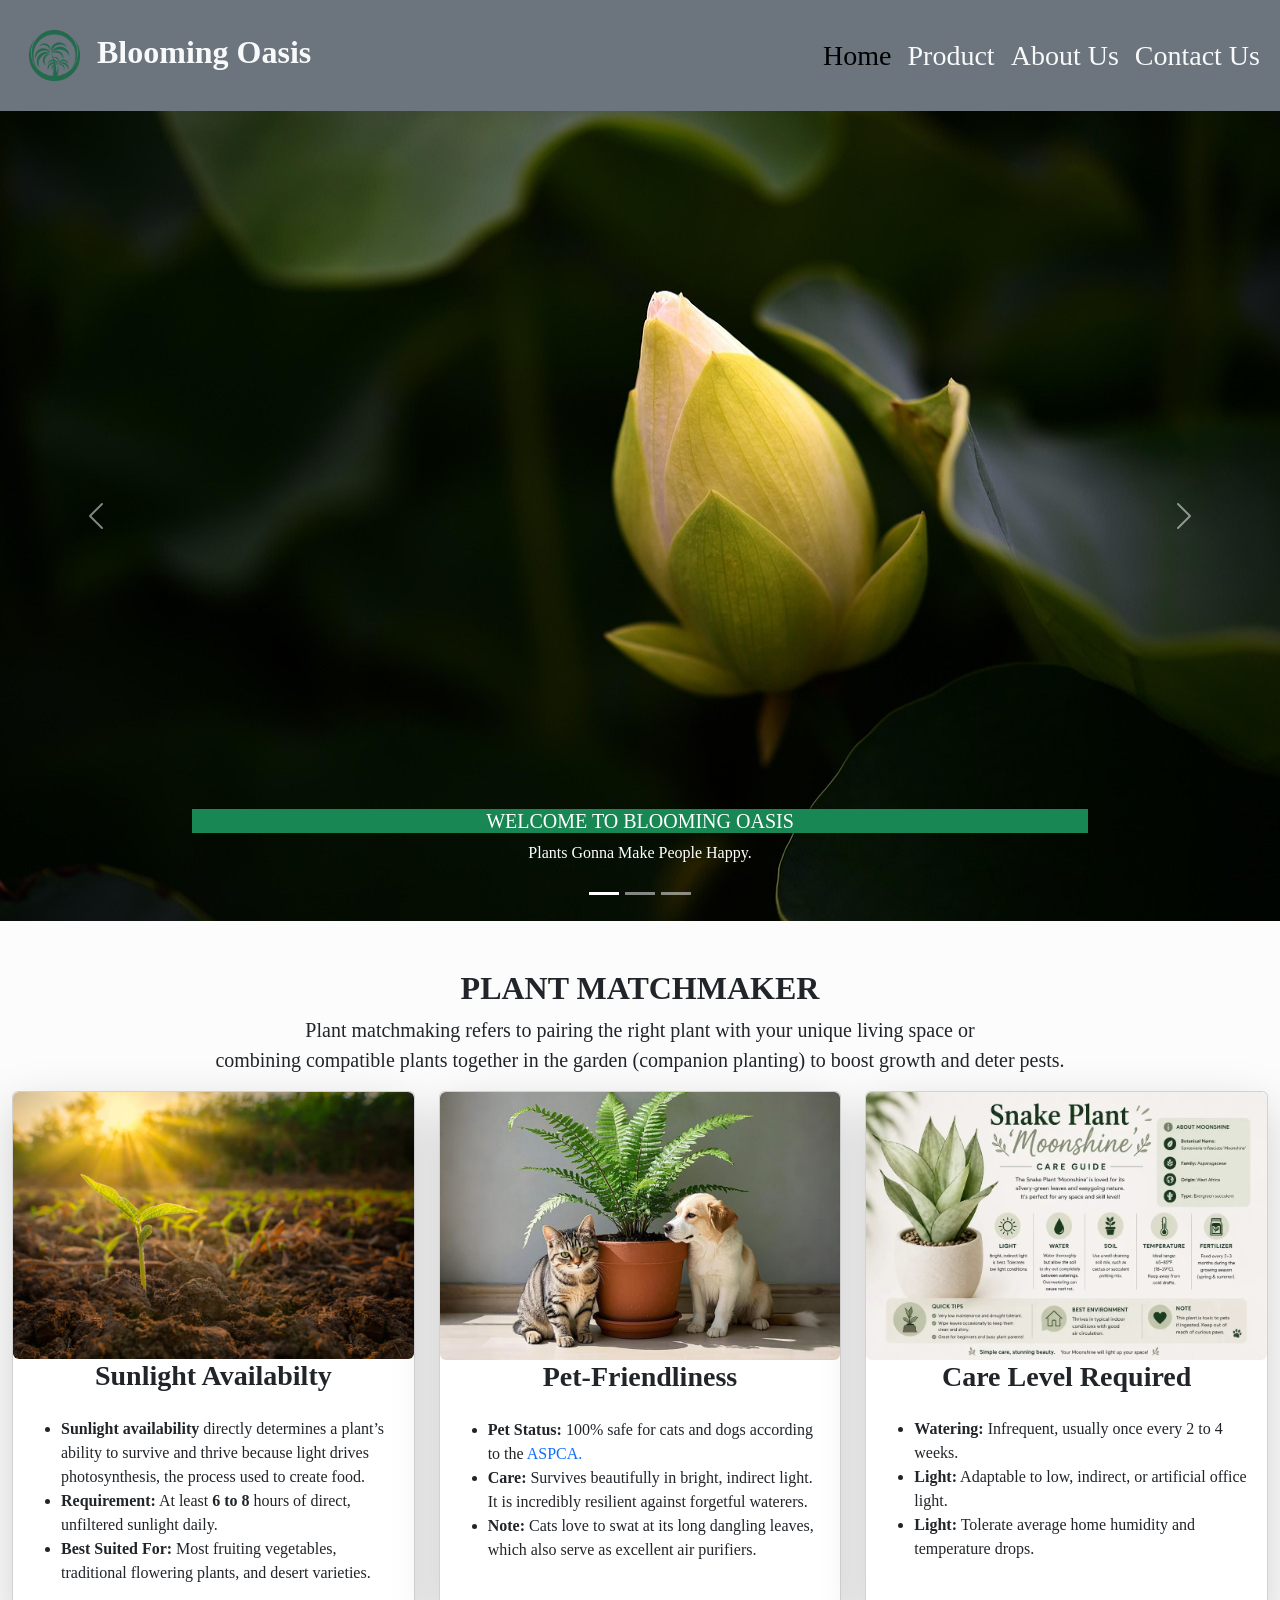
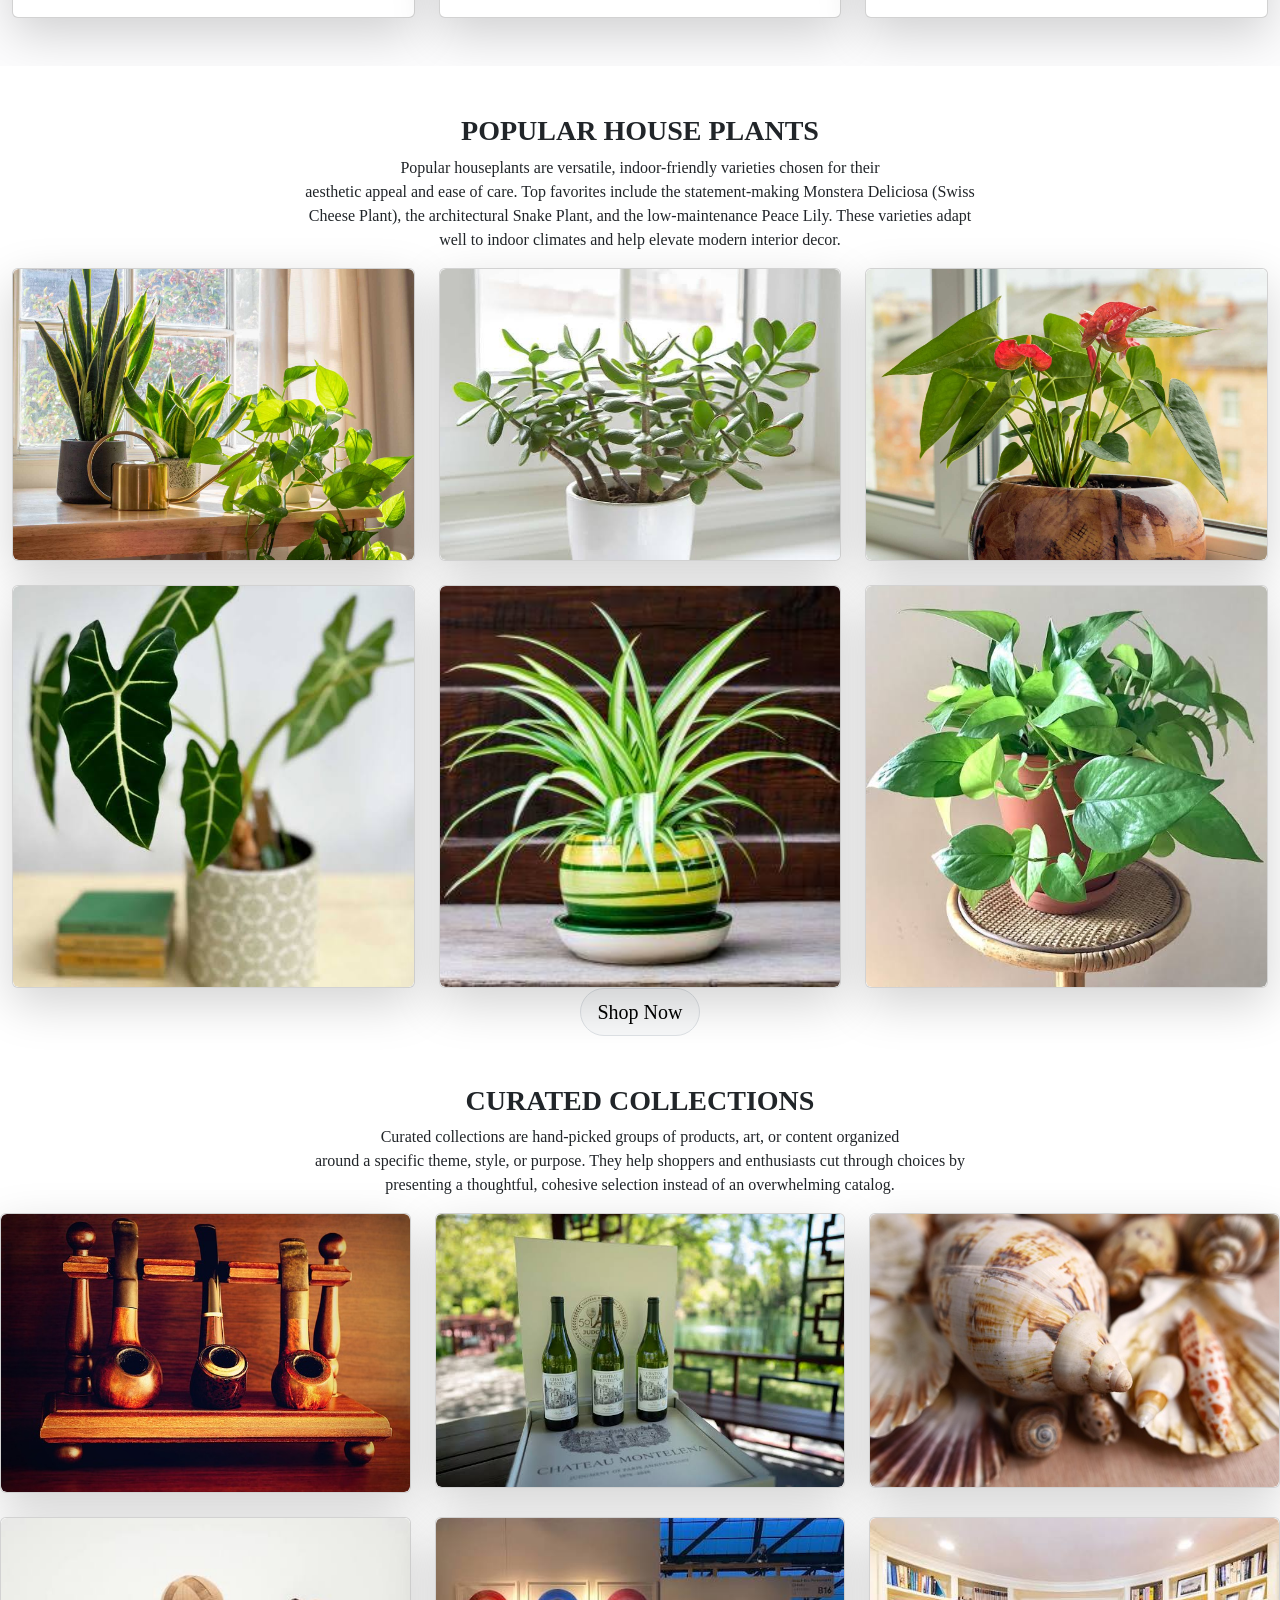
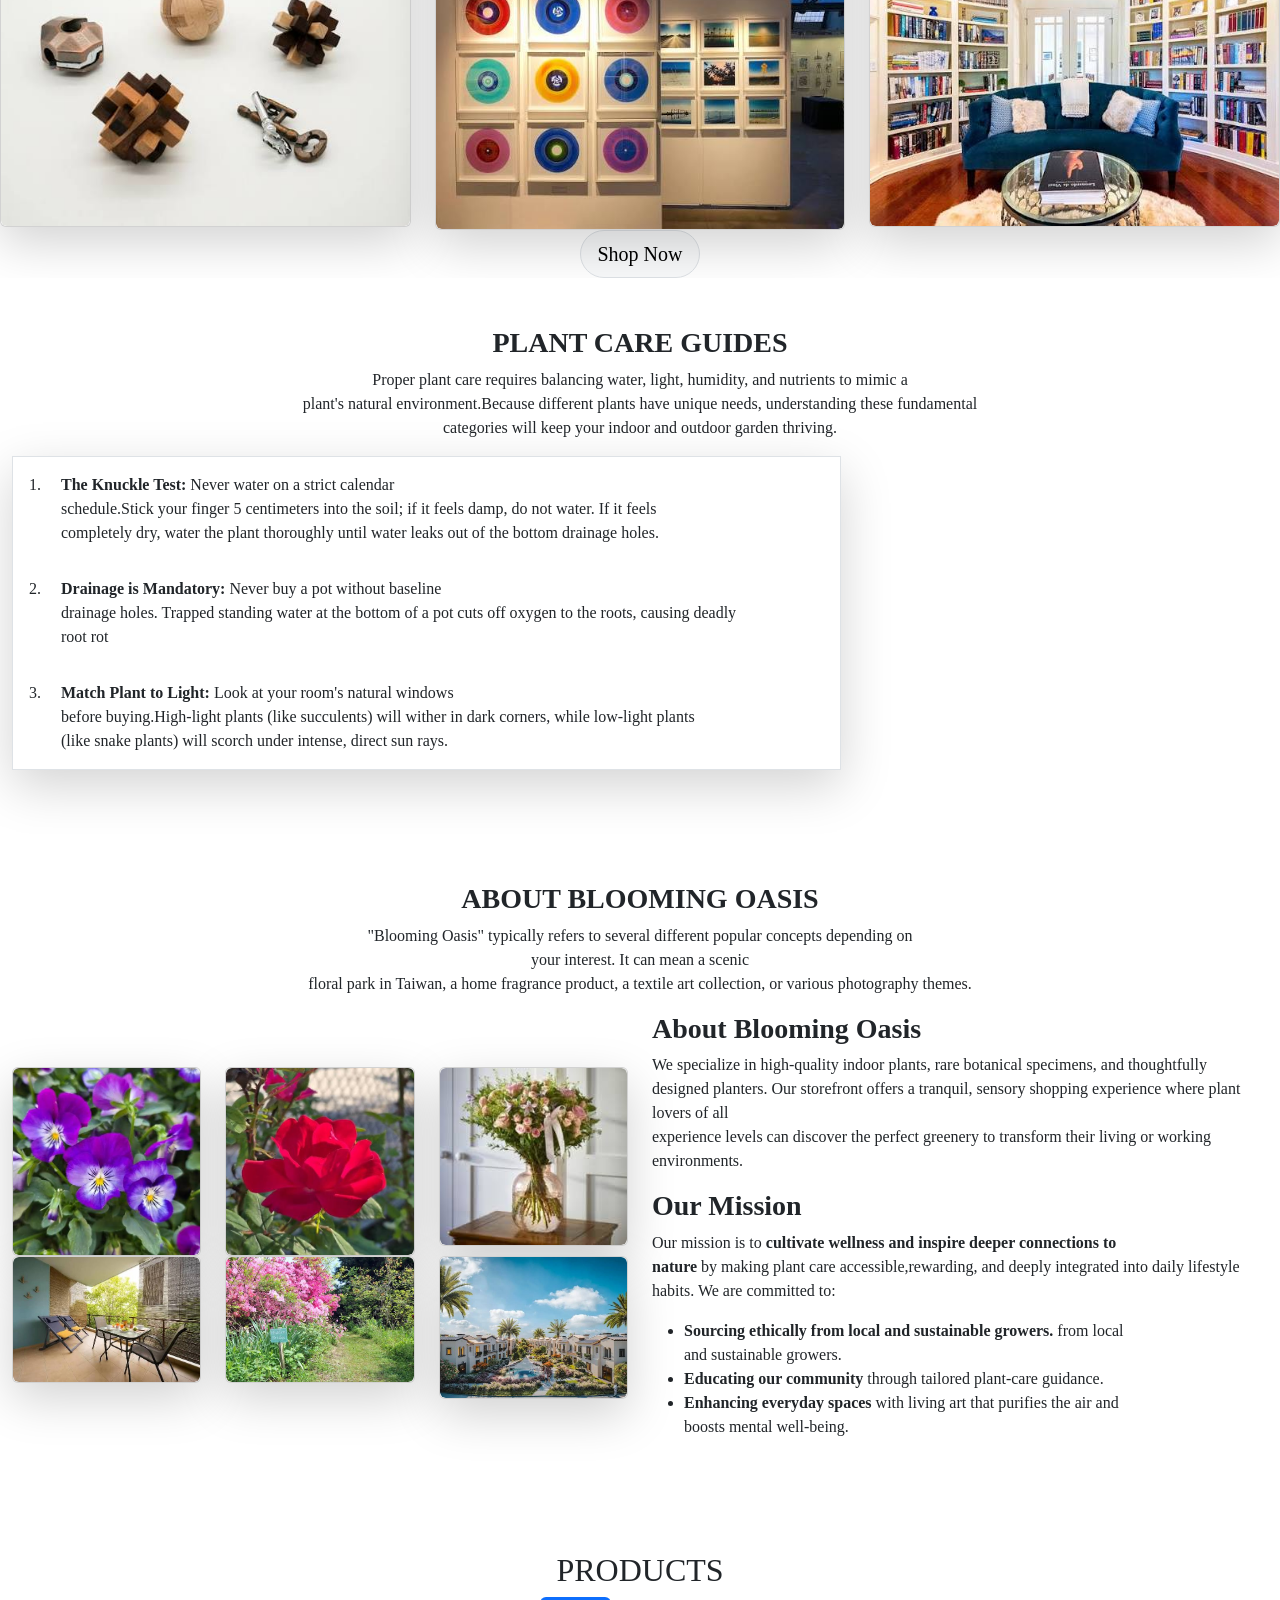
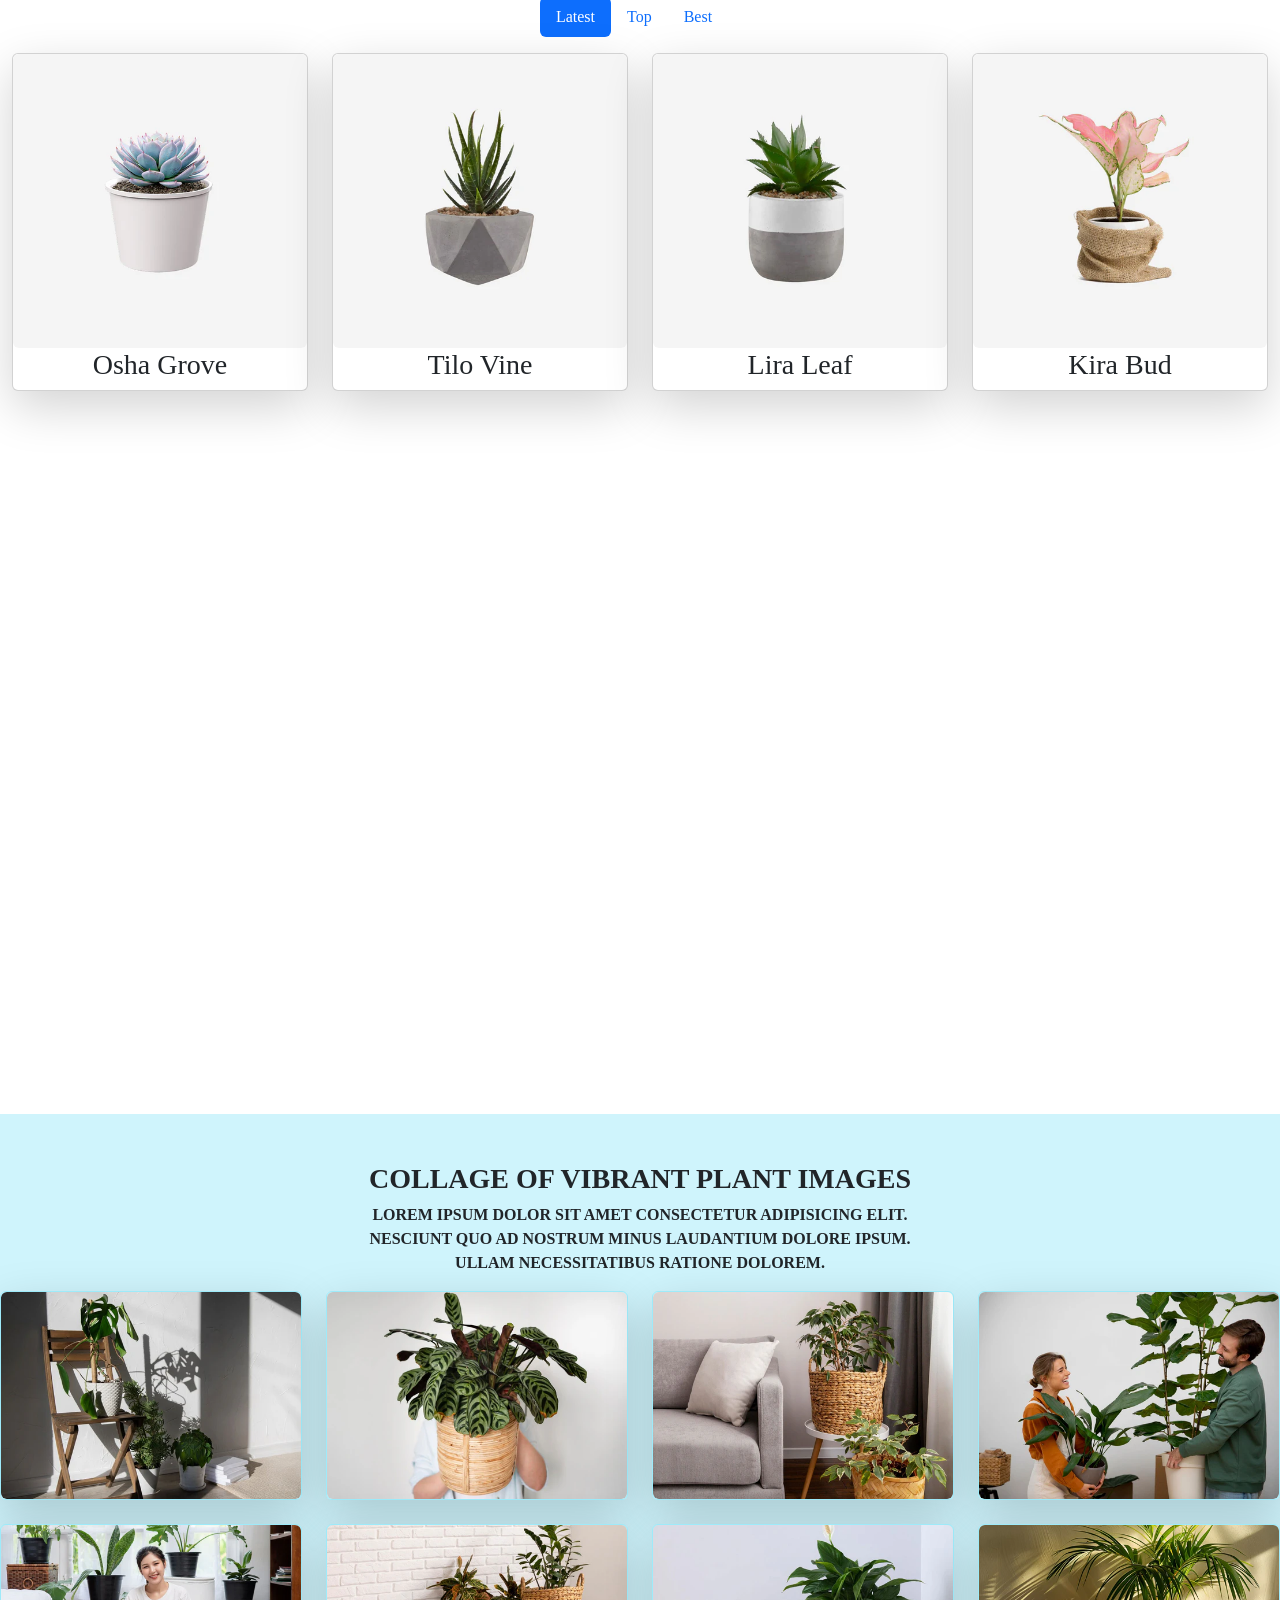
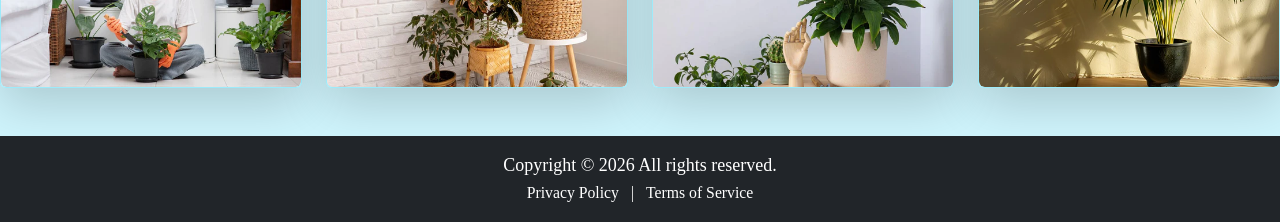
==== index.html @ 0d9bfa94 "first commit" ====
<!DOCTYPE html>
<html lang="en">

<head>
  <meta charset="UTF-8">
  <meta name="viewport" content="width=device-width, initial-scale=1.0">
  <title>Blooming Oasis</title>

  <!-- favicon link here -->
  <link rel="shortcut icon" href="./Assets/img/pavanprasad_ind-sunflower-7299411_640.jpg" type="image/x-icon">

  <!-- bootstrap icon link here -->
  <link rel="stylesheet" href="https://cdn.jsdelivr.net/npm/bootstrap-icons@1.13.1/font/bootstrap-icons.min.css">

  <!-- bootstrap link here -->
  <link href="https://cdn.jsdelivr.net/npm/bootstrap@5.3.8/dist/css/bootstrap.min.css" rel="stylesheet"
    integrity="sha384-sRIl4kxILFvY47J16cr9ZwB07vP4J8+LH7qKQnuqkuIAvNWLzeN8tE5YBujZqJLB" crossorigin="anonymous">

  <!-- customs css link here -->
  <link rel="stylesheet" href="./assets/css/style.css">
</head>

<body>
  <!-- header section here -->
  <section id="navbar_section" class="sticky-md-top">
    <nav class="navbar navbar-expand-lg bg-secondary text-light">
      <div class="container-fluid">
        <a class="navbar-brand fw-bold fs-2 text-light" href="#"><img src="./assets/img/logo.png" alt=""
            class="img-fluid" style="width: 85px; height: 85px;">Blooming
          Oasis</a>
        <button class="navbar-toggler" type="button" data-bs-toggle="collapse" data-bs-target="#navbarNav"
          aria-controls="navbarNav" aria-expanded="false" aria-label="Toggle navigation">
          <span class="navbar-toggler-icon"></span>
        </button>
        <div class="collapse navbar-collapse" id="navbarNav">
          <ul class="navbar-nav ms-auto">
            <li class="nav-item">
              <a class="nav-link active fs-3 text-light" aria-current="page" href="index.html">Home</a>
            </li>
            <li class="nav-item">
              <a class="nav-link fs-3 text-light" href="product.html">Product</a>
            </li>
            <li class="nav-item">
              <a class="nav-link fs-3 text-light" href="about_us.html">About Us</a>
            </li>
            <li class="nav-item">
              <a class="nav-link fs-3 text-light" href="contact_us.html">Contact Us</a>
            </li>
          </ul>
        </div>
      </div>
    </nav>
  </section>

  <!-- banner section here -->
  <section id="banner_section">
    <div class="container-fluid p-0">
      <div class="col-md-12">
        <div id="carouselExampleCaptions" class="carousel slide">
          <div class="carousel-indicators">
            <button type="button" data-bs-target="#carouselExampleCaptions" data-bs-slide-to="0" class="active"
              aria-current="true" aria-label="Slide 1"></button>
            <button type="button" data-bs-target="#carouselExampleCaptions" data-bs-slide-to="1"
              aria-label="Slide 2"></button>
            <button type="button" data-bs-target="#carouselExampleCaptions" data-bs-slide-to="2"
              aria-label="Slide 3"></button>
          </div>
          <div class="carousel-inner">
            <div class="carousel-item active">
              <img src="./assets/img/chunghyeon-lotus-7737951_1280.jpg" class="d-block w-100" alt="...">
              <div class="carousel-caption d-none d-md-block">
                <h5 class="text-uppercase text-bg-success">welcome to blooming oasis</h5>
                <p>Plants Gonna Make People Happy.</p>
              </div>
            </div>
            <div class="carousel-item">
              <img src="./assets/img/goranh-red-poppies-5206943_1280.jpg" class="d-block w-100" alt="...">
              <div class="carousel-caption d-none d-md-block">
                <h5 class="text-uppercase text-bg-success">welcome to blooming oasis</h5>
                <p class="text-capitalize">we bring spring come to life.</p>
              </div>
            </div>
            <div class="carousel-item">
              <img src="./assets/img/criativevision-ai-generated-8651876_1280.jpg" class="d-block w-100" alt="...">
              <div class="carousel-caption d-none d-md-block">
                <h5 class="text-uppercase text-bg-success">welcome to blooming oasis</h5>
                <p class="text-capitalize">Blooming Oasis is a love letter, welcoming the return of flowers in
                  springtime.
                </p>
              </div>
            </div>
          </div>
          <button class="carousel-control-prev" type="button" data-bs-target="#carouselExampleCaptions"
            data-bs-slide="prev">
            <span class="carousel-control-prev-icon" aria-hidden="true"></span>
            <span class="visually-hidden">Previous</span>
          </button>
          <button class="carousel-control-next" type="button" data-bs-target="#carouselExampleCaptions"
            data-bs-slide="next">
            <span class="carousel-control-next-icon" aria-hidden="true"></span>
            <span class="visually-hidden">Next</span>
          </button>
        </div>
      </div>
    </div>
  </section>

  <!--   Plant Matchmaker section here -->
  <section id="plant_matchmaker" class="py-5 bg-light-subtle overflow-hidden">
    <div class="container-fluid">
      <div class="content text-center">
        <h2 class="text-uppercase fw-bold">Plant Matchmaker</h2>
        <p class="text-break fs-5">Plant matchmaking refers to pairing the right plant with your unique living space or
          combining compatible plants together in the garden (companion planting) to boost growth and deter pests.</p>
      </div>

      <div class="row">
        <div class="col-md-4">
          <div class="card h-100 shadow-lg">
            <div class="card-img rounded overflow-hidden">
              <img src="./assets/img/istockphoto-1203647013-612x612.jpg" alt="" class="img-fluid zoom-img">
            </div>
            <h5 class="card-title text-center fw-bold fs-3">Sunlight Availabilty</h5>
            <div class="card-body">
              <ul>
                <li><strong>Sunlight availability</strong> directly determines a plant’s ability to survive and thrive
                  because light
                  drives photosynthesis,
                  the process used to create food.</li>
                <li><strong>Requirement:</strong> At least <strong>6 to 8</strong> hours of direct, unfiltered sunlight
                  daily.</li>
                <li><strong>Best Suited For:</strong> Most fruiting vegetables, traditional flowering plants, and desert
                  varieties.</li>
              </ul>
            </div>
          </div>
        </div>

        <div class="col-md-4">
          <div class="card h-100 shadow-lg">
            <div class="card-img rounded overflow-hidden">
              <img src="./assets/img/1-1024x684.jpg" alt="" class="img-fluid zoom-img">
            </div>
            <h5 class="card-title text-center fw-bold fs-3 text-capitalize">Pet-friendliness</h5>
            <div class="card-body">
              <ul>
                <li><strong>Pet Status:</strong> 100% safe for cats and dogs according to the <a href=""
                    class="text-decoration-none">ASPCA.</a></li>
                <li><strong>Care:</strong> Survives beautifully in bright, indirect light. It is incredibly resilient
                  against forgetful waterers.</li>
                <li><strong>Note:</strong> Cats love to swat at its long dangling leaves, which also serve as excellent
                  air purifiers.</li>
              </ul>
            </div>
          </div>
        </div>

        <div class="col-md-4">
          <div class="card h-100 shadow-lg">
            <div class="card-img rounded overflow-hidden">
              <img src="./assets/img/care.webp" alt="" class="img-fluid zoom-img">
            </div>
            <h5 class="card-title text-center fw-bold fs-3 text-capitalize">Care level required</h5>
            <div class="card-body">
              <ul>
                <li><strong>Watering:</strong> Infrequent, usually once every 2 to 4 weeks.</li>
                <li><strong>Light:</strong> Adaptable to low, indirect, or artificial office light.</li>
                <li><strong>Light:</strong> Tolerate average home humidity and temperature drops.</li>
              </ul>
            </div>
          </div>
        </div>
      </div>
    </div>
  </section>

  <!-- hero section here -->
  <section id="plants_section" class="py-5 overflow-hidden">
    <div class="container-fluid">
      <div class="content text-center text-underline">
        <h4 class="fs-3 text-uppercase fw-bold">
          Popular House Plants
        </h4>
        <p class="text-break">Popular houseplants are versatile, indoor-friendly varieties chosen for their
          aesthetic appeal and ease of care. Top favorites include the statement-making Monstera Deliciosa (Swiss
          Cheese Plant), the architectural Snake Plant, and the low-maintenance Peace Lily. These varieties adapt
          well to indoor climates and help elevate modern interior decor.
        </p>
      </div>
      <div class="row g-4">
        <div class="col-md-4">
          <div class="card shadow-lg overflow-hidden">
            <img src="./assets/img/popular houseplant.jpg" alt="" class="img-fluid zoom-img rounded">
          </div>
        </div>

        <div class="col-md-4">
          <div class="card shadow-lg overflow-hidden">
            <img src="./assets/img/images (4).jpg" alt="" class="img-fluid zoom-img rounded">
          </div>
        </div>

        <div class="col-md-4">
          <div class="card shadow-lg overflow-hidden">
            <img src="./assets/img/popularhouseplant-3.jpg" alt="" class="img-fluid zoom-img rounded">
          </div>
        </div>

        <div class="col-md-4">
          <div class="card shadow-lg overflow-hidden">
            <img src="./assets/img/images (3).jpg" alt="" class="img-fluid zoom-img rounded">
          </div>
        </div>

        <div class="col-md-4">
          <div class="card shadow-lg overflow-hidden">
            <img src="./assets/img/images (1).jpg" alt="" class="img-fluid zoom-img rounded">
          </div>
        </div>

        <div class="col-md-4">
          <div class="card shadow-lg overflow-hidden">
            <img src="./assets/img/images (2).jpg" alt="" class="img-fluid zoom-img rounded">
          </div>
        </div>
      </div>
      <div class="button text-center">
        <button class="btn border btn-lg btn-light rounded-5">Shop Now</button>
      </div>
    </div>
  </section>

  <!-- curated collection here-->
  <section id="curated_section" class="overflow-hidden 
    <div class=" container-fluid">
    <div class="content text-center text-underline">
      <h4 class="fs-3 text-uppercase fw-bold">
        curated collections
      </h4>
      <p class="text-break">Curated collections are hand-picked groups of products, art, or content organized
        around a specific theme, style, or purpose. They help shoppers and enthusiasts cut through choices by
        presenting a thoughtful, cohesive selection instead of an overwhelming catalog.</p>
    </div>
    <div class="row g-4">
      <div class="col-md-4">
        <div class="card shadow-lg overflow-hidden">
          <img src="./assets/img/947051-pipes-1008898_640.jpg" alt="" class="img-fluid zoom-img rounded">
        </div>
      </div>

      <div class="col-md-4">
        <div class="card shadow-lg overflow-hidden">
          <img src="./assets/img/images (10).jpg" alt="" class="img-fluid zoom-img rounded">
        </div>
      </div>

      <div class="col-md-4">
        <div class="card shadow-lg overflow-hidden">
          <img src="./assets/img/mabelamber-seashells-3478015_640.jpg" alt="" class="img-fluid zoom-img rounded">
        </div>
      </div>

      <div class="col-md-4">
        <div class="card shadow-lg overflow-hidden">
          <img src="./assets/img/images (15).jpg" alt="" class="img-fluid zoom-img rounded">
        </div>
      </div>

      <div class="col-md-4">
        <div class="card shadow-lg overflow-hidden">
          <img src="./assets/img/images (17).jpg" alt="" class="img-fluid zoom-img rounded">
        </div>
      </div>

      <div class="col-md-4">
        <div class="card shadow-lg overflow-hidden">
          <img src="./assets/img/images (13).jpg" alt="" class="img-fluid zoom-img rounded">
        </div>
      </div>
    </div>
    <div class="button text-center">
      <button class="btn border btn-lg btn-light rounded-5">Shop Now</button>
    </div>
    </div>
  </section>

  <!-- Plant Care Guides section here -->
  <section id="care_section" class="py-5 overflow-hidden">
    <div class="container-fluid">
      <div class="content text-center text-underline">
        <h4 class="fs-3 text-uppercase fw-bold">Plant Care Guides</h4>
        <p class="text-break">Proper plant care requires balancing water, light, humidity, and nutrients to mimic a
          plant's natural environment.Because different plants have unique needs, understanding these fundamental
          categories will keep your indoor and outdoor garden thriving.</p>
      </div>
      <div class="row align-items-center justify-content-center">
        <div class="col-md-8">
          <ol class="guides-item border border-1 shadow-lg">
            <li class="text-break p-3"><strong>The Knuckle Test:</strong> Never water on a strict calendar
              schedule.Stick your finger 5 centimeters into the soil; if it feels damp, do not water. If it feels
              completely dry, water the plant thoroughly until water leaks out of the bottom drainage holes.</li>
            <li class="text-break p-3"><strong>Drainage is Mandatory:</strong> Never buy a pot without baseline
              drainage holes. Trapped standing water at the bottom of a pot cuts off oxygen to the roots, causing deadly
              root rot</li>
            <li class="text-break p-3"><strong>Match Plant to Light:</strong> Look at your room's natural windows
              before buying.High-light plants (like succulents) will wither in dark corners, while low-light plants
              (like snake plants) will scorch under intense, direct sun rays.</li>
          </ol>
        </div>

        <div class="col-md-4 overflow-hidden">
          <div class="ratio ratio-16x9">
            <iframe width="100%" height="400" src="https://www.youtube.com/embed/LZhnCxG5c6s?si=nYBRr8y3uDd0-9TU"
              title="YouTube video player" frameborder="0"
              allow="accelerometer; autoplay; clipboard-write; encrypted-media; gyroscope; picture-in-picture; web-share"
              referrerpolicy="strict-origin-when-cross-origin" allowfullscreen class="zoom-img rounded"></iframe>
          </div>
        </div>
      </div>
    </div>
  </section>

  <!-- about blooming oasis section here -->
  <section id="plants_section" class="py-5 overflow-hidden">
    <div class="container-fluid">
      <div class="content text-center text-underline">
        <h4 class="fs-3 text-uppercase fw-bold">About Blooming Oasis</h4>
        <p class="text-break">"Blooming Oasis" typically refers to several different popular concepts depending on
          your interest. It can mean a scenic
          floral park in Taiwan, a home fragrance product, a textile art collection, or various photography themes.</p>
      </div>
      <div class="row g-4 align-items-center justify-content-center">
        <div class="col-md-6">
          <div class="row">
            <div class="col-md-4">
              <div class="card shadow-lg overflow-hidden">
                <img src="./assets/img/images (18).jpg" alt="" class="img-fluid zoom-img rounded">
              </div>
            </div>

            <div class="col-md-4">
              <div class="card shadow-lg overflow-hidden">
                <img src="./assets/img/images (19).jpg" alt="" class="img-fluid zoom-img rounded">
              </div>
            </div>

            <div class="col-md-4">
              <div class="card shadow-lg overflow-hidden">
                <img src="./assets/img/images (20).jpg" alt="" class="img-fluid zoom-img rounded">
              </div>
            </div>

            <div class="col-md-4">
              <div class="card shadow-lg overflow-hidden">
                <img src="./assets/img/images (21).jpg" alt="" class="img-fluid zoom-img rounded">
              </div>
            </div>

            <div class="col-md-4">
              <div class="card shadow-lg overflow-hidden">
                <img src="./assets/img/images (22).jpg" alt="" class="img-fluid zoom-img rounded">
              </div>
            </div>

            <div class="col-md-4">
              <div class="card shadow-lg overflow-hidden">
                <img src="./assets/img/images (23).jpg" alt="" class="img-fluid zoom-img rounded">
              </div>
            </div>
          </div>
        </div>
        <div class="col-md-6">
          <h3 class="text-capitalize fw-bold">
            About Blooming Oasis
          </h3>
          <p class="text-break">We specialize in high-quality indoor plants, rare botanical specimens, and thoughtfully
            designed planters. Our storefront offers a tranquil, sensory shopping experience where plant lovers of all
            experience levels can discover the perfect greenery to transform their living or working environments.</p>
          <h3 class="fw-bold">Our Mission</h3>
          <p class="text-break">Our mission is to <strong>cultivate wellness and inspire deeper connections to
              nature</strong> by making plant care accessible,rewarding, and deeply integrated into daily lifestyle
            habits. We are committed to:</p>
          <ul>
            <li class="text-break"><strong>Sourcing ethically from local and sustainable growers.</strong> from local
              and sustainable growers.</li>
            <li class="text-break"><strong>Educating our community</strong> through tailored plant-care guidance.</li>
            <li class="text-break"><strong>Enhancing everyday spaces</strong> with living art that purifies the air and
              boosts mental well-being.
            </li>
          </ul>
        </div>
      </div>
    </div>
  </section>

  <!-- products section here -->
  <section id="product_section" class="py-5 overflow-hidden">
    <div class="container-fluid">
      <h2 class="text-uppercase text-center">products</h2>
      <div class="row">
        <ul class="nav justify-content-center nav-pills mb-3" id="pills-tab" role="tablist">
          <li class="nav-item" role="presentation">
            <button class="nav-link active" id="pills-Latest-tab" data-bs-toggle="pill" data-bs-target="#pills-Latest"
              type="button" role="tab" aria-controls="pills-Latest" aria-selected="true">Latest</button>
          </li>
          <li class="nav-item" role="presentation">
            <button class="nav-link" id="pills-Top-tab" data-bs-toggle="pill" data-bs-target="#pills-Top" type="button"
              role="tab" aria-controls="pills-Top" aria-selected="false">Top</button>
          </li>
          <li class="nav-item" role="presentation">
            <button class="nav-link" id="pills-Best-tab" data-bs-toggle="pill" data-bs-target="#pills-Best"
              type="button" role="tab" aria-controls="pills-Best" aria-selected="false">Best</button>
          </li>
        </ul>
        <div class="tab-content" id="pills-tabContent">
          <div class="tab-pane fade show active" id="pills-Latest" role="tabpanel" aria-labelledby="pills-Latest-tab"
            tabindex="0">
            <div class="row">
              <div class="col-md-3">
                <div class="card h-100 shadow-lg">
                  <div class="card-img overflow-hidden">
                    <img src="./assets/img/osha grove.webp" alt="" class="img-fluid rounded zoom-img">
                  </div>
                  <h5 class="card-title text-center fs-3">Osha Grove</h5>
                </div>
              </div>

              <div class="col-md-3">
                <div class="card h-100 shadow-lg">
                  <div class="card-img overflow-hidden">
                    <img src="./assets/img/tilo vine.webp" alt="" class="img-fluid rounded zoom-img">
                  </div>
                  <h5 class="card-title text-center fs-3">Tilo Vine</h5>
                </div>
              </div>

              <div class="col-md-3">
                <div class="card h-100 shadow-lg">
                  <div class="card-img overflow-hidden">
                    <img src="./assets/img/lira leaf.webp" alt="" class="img-fluid rounded zoom-img">
                  </div>
                  <h5 class="card-title text-center fs-3">Lira Leaf</h5>
                </div>
              </div>

              <div class="col-md-3">
                <div class="card h-100 shadow-lg">
                  <div class="card-img overflow-hidden">
                    <img src="./assets/img/kira bud.webp" alt="" class="img-fluid rounded zoom-img">
                  </div>
                  <h5 class="card-title text-center fs-3">Kira Bud</h5>
                </div>
              </div>
            </div>
          </div>
        </div>

        <div class="tab-pane fade" id="pills-Top" role="tabpanel" aria-labelledby="pills-Top-tab" tabindex="0">
          <div class="row">
            <div class="col-md-3">
              <div class="card h-100 shadow-lg">
                <div class="card-img overflow-hidden">
                  <img src="./assets/img/fira leaf.webp" alt="" class="img-fluid rounded zoom-img">
                </div>
                <h5 class="card-title text-center fs-3">Fira Leaf</h5>
              </div>
            </div>

            <div class="col-md-3">
              <div class="card h-100 shadow-lg">
                <div class="card-img overflow-hidden">
                  <img src="./assets/img/mavi flora.webp" alt="" class="img-fluid rounded zoom-img">
                </div>
                <h5 class="card-title text-center fs-3">Mavi Flora</h5>
              </div>
            </div>

            <div class="col-md-3">
              <div class="card h-100 shadow-lg">
                <div class="card-img overflow-hidden">
                  <img src="./assets/img/elar green.webp" alt="" class="img-fluid rounded zoom-img">
                </div>
                <h5 class="card-title text-center fs-3">Elar Green</h5>
              </div>
            </div>

            <div class="col-md-3">
              <div class="card h-100 shadow-lg">
                <div class="card-img overflow-hidden">
                  <img src="./assets/img/mavi-flora.webp" alt="" class="img-fluid rounded zoom-img">
                </div>
                <h5 class="card-title text-center fs-3">Mavi Flora</h5>
              </div>
            </div>
          </div>
        </div>

        <div class="tab-pane fade" id="pills-Best" role="tabpanel" aria-labelledby="pills-Best-tab" tabindex="0">
          <div class="row">
            <div class="col-md-3">
              <div class="card h-100 shadow-lg">
                <div class="card-img overflow-hidden">
                  <img src="./assets/img/ophi leaf.webp" alt="" class="img-fluid rounded zoom-img">
                </div>
                <h5 class="card-title text-center fs-3">Ophi Leaf</h5>
              </div>
            </div>

            <div class="col-md-3">
              <div class="card h-100 shadow-lg">
                <div class="card-img overflow-hidden">
                  <img src="./assets/img/liora bloom.webp" alt="" class="img-fluid rounded zoom-img">
                </div>
                <h5 class="card-title text-center fs-3">Liora Bloom</h5>
              </div>
            </div>

            <div class="col-md-3">
              <div class="card h-100 shadow-lg">
                <div class="card-img overflow-hidden">
                  <img src="./assets/img/lune spring.webp" alt="" class="img-fluid rounded zoom-img">
                </div>
                <h5 class="card-title text-center fs-3">Lune Spring</h5>
              </div>
            </div>

            <div class="col-md-3">
              <div class="card zoom-card h-100 shadow-lg overflow-hidden">
                <div class="card-img overflow-hidden">
                  <img src="./assets/img/fano twig.webp" alt="" class="img-fluid rounded zoom-img">
                </div>
                <h5 class="card-title text-center fs-3">Fano Twig</h5>
              </div>
            </div>
          </div>
        </div>
      </div>
    </div>
    </div>
  </section>

  <!-- Plant Photo Collage section here -->
  <section id="plant_photo" class="py-5 bg-info-subtle overflow-hidden">
    <div class="container-fluid p-0">
      <div class="photo-content text-center text-uppercase">
        <h2 class="fs-3 fw-bold">collage of vibrant plant images</h2>
        <p class="fw-bold break-text">Lorem ipsum dolor sit amet consectetur adipisicing elit.
          Nesciunt quo ad nostrum minus laudantium dolore ipsum.
          ullam necessitatibus ratione dolorem.</p>
      </div>

      <div class="row g-4">
        <div class="col-md-3">
          <div class="card bg-transparent border-info-subtle h-100 shadow-lg overflow-hidden">
            <div class="card-img">
              <img src="./assets/img/our blog.webp" alt="" class="img-fluid zoom-img rounded">
            </div>
          </div>
        </div>

        <div class="col-md-3">
          <div class="card bg-transparent border-info-subtle h-100 shadow-lg overflow-hidden">
            <div class="card-img">
              <img src="./assets/img/our blog-4.webp" alt="" class="img-fluid zoom-img rounded">
            </div>
          </div>
        </div>

        <div class="col-md-3">
          <div class="card bg-transparent border-info-subtle h-100 shadow-lg overflow-hidden">
            <div class="card-img">
              <img src="./assets/img/our blog-2.webp" alt="" class="img-fluid zoom-img rounded">
            </div>
          </div>
        </div>

        <div class="col-md-3">
          <div class="card bg-transparent border-info-subtle h-100 shadow-lg overflow-hidden">
            <div class="card-img">
              <img src="./assets/img/our blog-7.webp" alt="" class="img-fluid zoom-img rounded">
            </div>
          </div>
        </div>

        <div class="col-md-3">
          <div class="card bg-transparent border-info-subtle h-100 shadow-lg overflow-hidden">
            <div class="card-img">
              <img src="./assets/img/our blog-1.webp" alt="" class="img-fluid zoom-img rounded">
            </div>
          </div>
        </div>

        <div class="col-md-3">
          <div class="card bg-transparent border-info-subtle h-100 shadow-lg overflow-hidden">
            <div class="card-img">
              <img src="./assets/img/our blog-5.webp" alt="" class="img-fluid zoom-img rounded">
            </div>
          </div>
        </div>

        <div class="col-md-3">
          <div class="card bg-transparent border-info-subtle h-100 shadow-lg overflow-hidden">
            <div class="card-img">
              <img src="./assets/img/our blog-8.webp" alt="" class="img-fluid zoom-img rounded">
            </div>
          </div>
        </div>

        <div class="col-md-3">
          <div class="card bg-transparent border-info-subtle h-100 shadow-lg overflow-hidden">
            <div class="card-img">
              <img src="./assets/img/our blog-3.webp" alt="" class="img-fluid zoom-img rounded">
            </div>
          </div>
        </div>
      </div>
    </div>
  </section>


  <!-- footer section here -->
  <footer id="footer_section" class="py-3 bg-dark">
    <div class="container-fluid">
      <div class="soket">
        <p class="mb-0">Copyright © 2026 All rights reserved.</p>
        <small>
          <a href="#" class="text-white text-decoration-none mx-2">Privacy Policy</a>
          |
          <a href="#" class="text-white text-decoration-none mx-2"> Terms of Service</a>
        </small>
      </div>
    </div>
  </footer>


  <!-- bootstrap js link here -->
  <script src="https://cdn.jsdelivr.net/npm/@popperjs/core@2.11.8/dist/umd/popper.min.js"
    integrity="sha384-I7E8VVD/ismYTF4hNIPjVp/Zjvgyol6VFvRkX/vR+Vc4jQkC+hVqc2pM8ODewa9r"
    crossorigin="anonymous"></script>
  <script src="https://cdn.jsdelivr.net/npm/bootstrap@5.3.8/dist/js/bootstrap.min.js"
    integrity="sha384-G/EV+4j2dNv+tEPo3++6LCgdCROaejBqfUeNjuKAiuXbjrxilcCdDz6ZAVfHWe1Y"
    crossorigin="anonymous"></script>
</body>

</html>
---- assets/css/style.css ----
*,
*::after,
*::before {
  margin: 0;
  padding: 0;
  box-sizing: border-box;
  font-family: Georgia, 'Times New Roman', Times, serif;
}

#navbar_section .active {
  color: black !important;
}

#navbar_section a:hover {
  transform: scale(1.15);
  color: yellowgreen !important;
}

#banner_section,
#carouselExampleCaptions {
  overflow: hidden;
  height: 90vh;
}

#banner_section #carouselExampleCaptions .carousel-item img {
  width: 100%;
  height: 90vh;
}

#product_section {
  overflow: hidden;
}

.text-break {
  white-space: pre-line;
}

#plant_matchmaker {
  overflow: hidden !important;
}

#breadcrumb_section {
  background-image: url(../img/bloom.jpg);
  background-repeat: no-repeat;
  background-size: cover;
  height: 50vh;
  color: #ffffff;
  display: flex;
  text-align: center;
  align-items: center;
}

#plant_photo .break-text {
  white-space: pre-line;
}

.card-img {
  width: 100%;
}

.zoom-img {
  transition: 0.3s ease-in-out;
}

.zoom-img:hover {
  transform: scale(1.15);
}

#footer_section {
  display: flex;
  align-items: center;
  text-align: center;
  color: #ffffff;
  font-size: 18px;
}

#footer_section .soket p:hover {
  color: yellow !important;
}

#footer_section .soket a:hover {
  color: chartreuse !important;
}
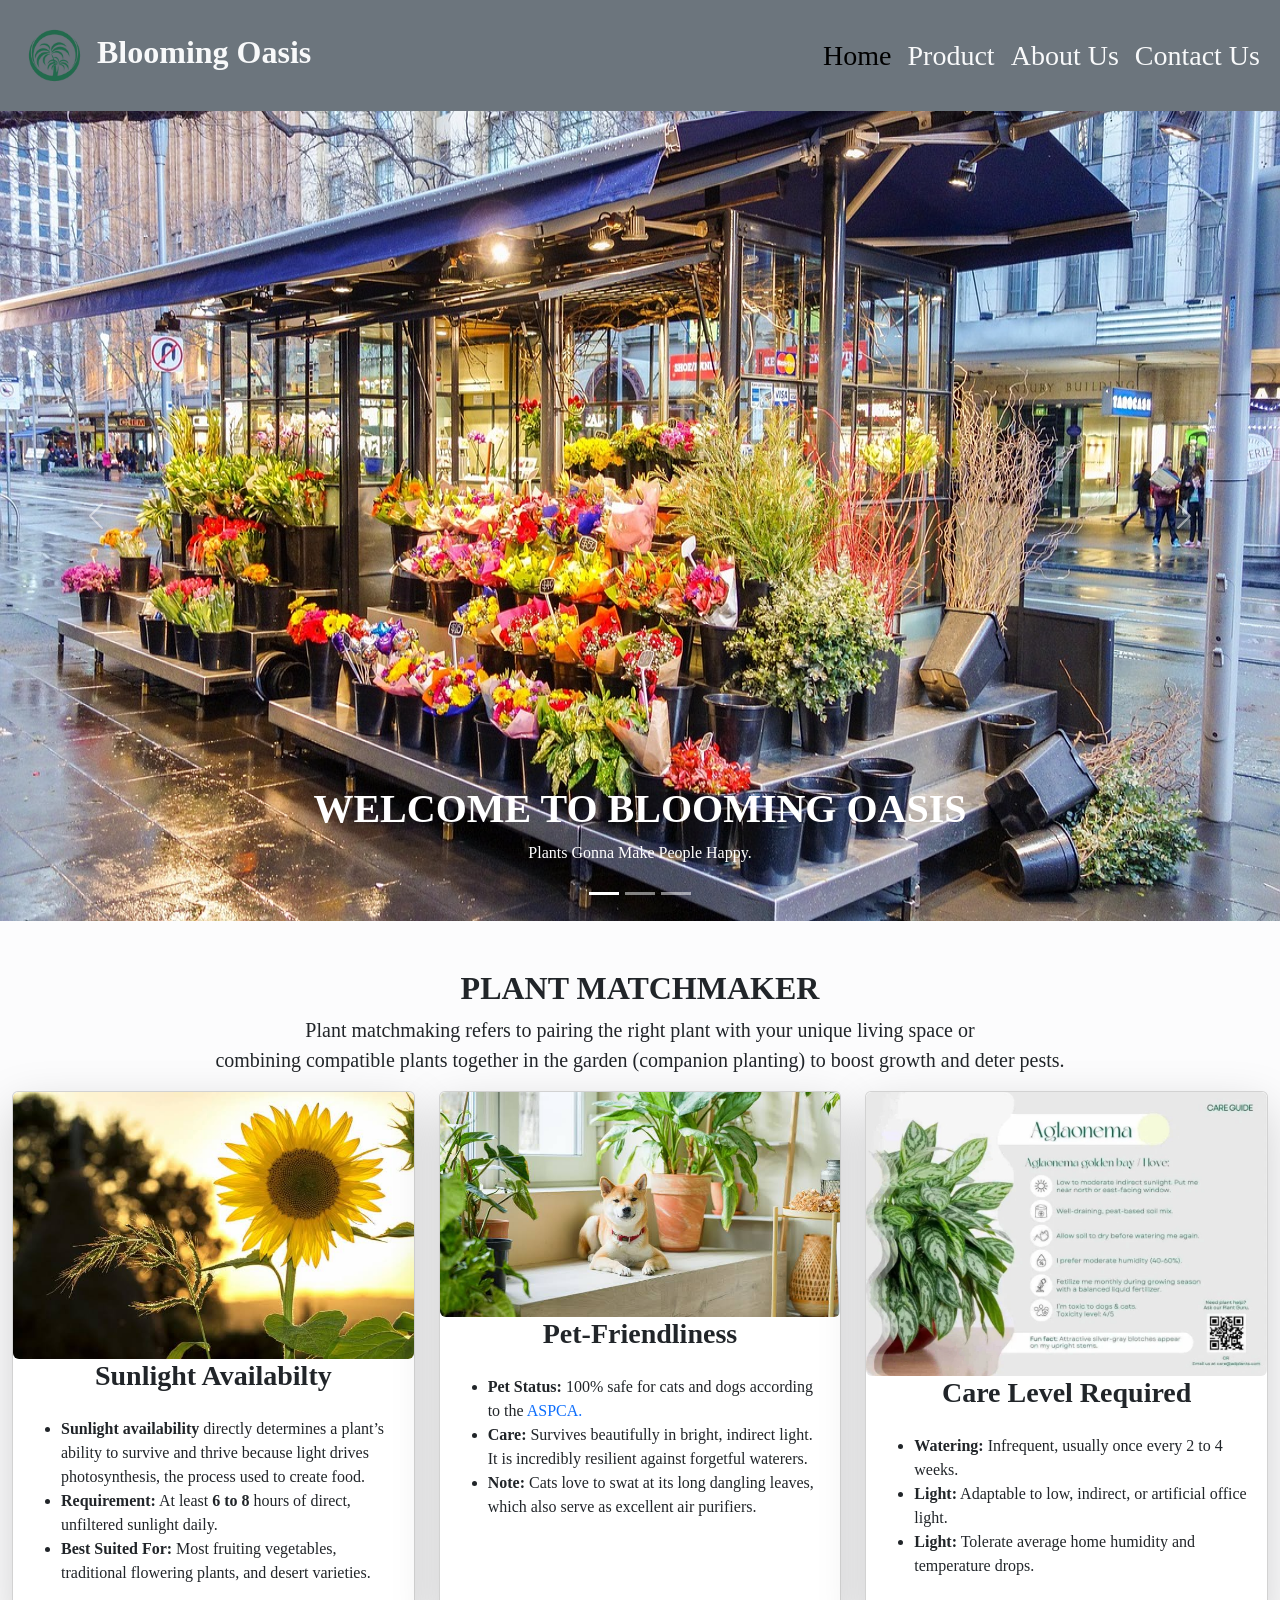
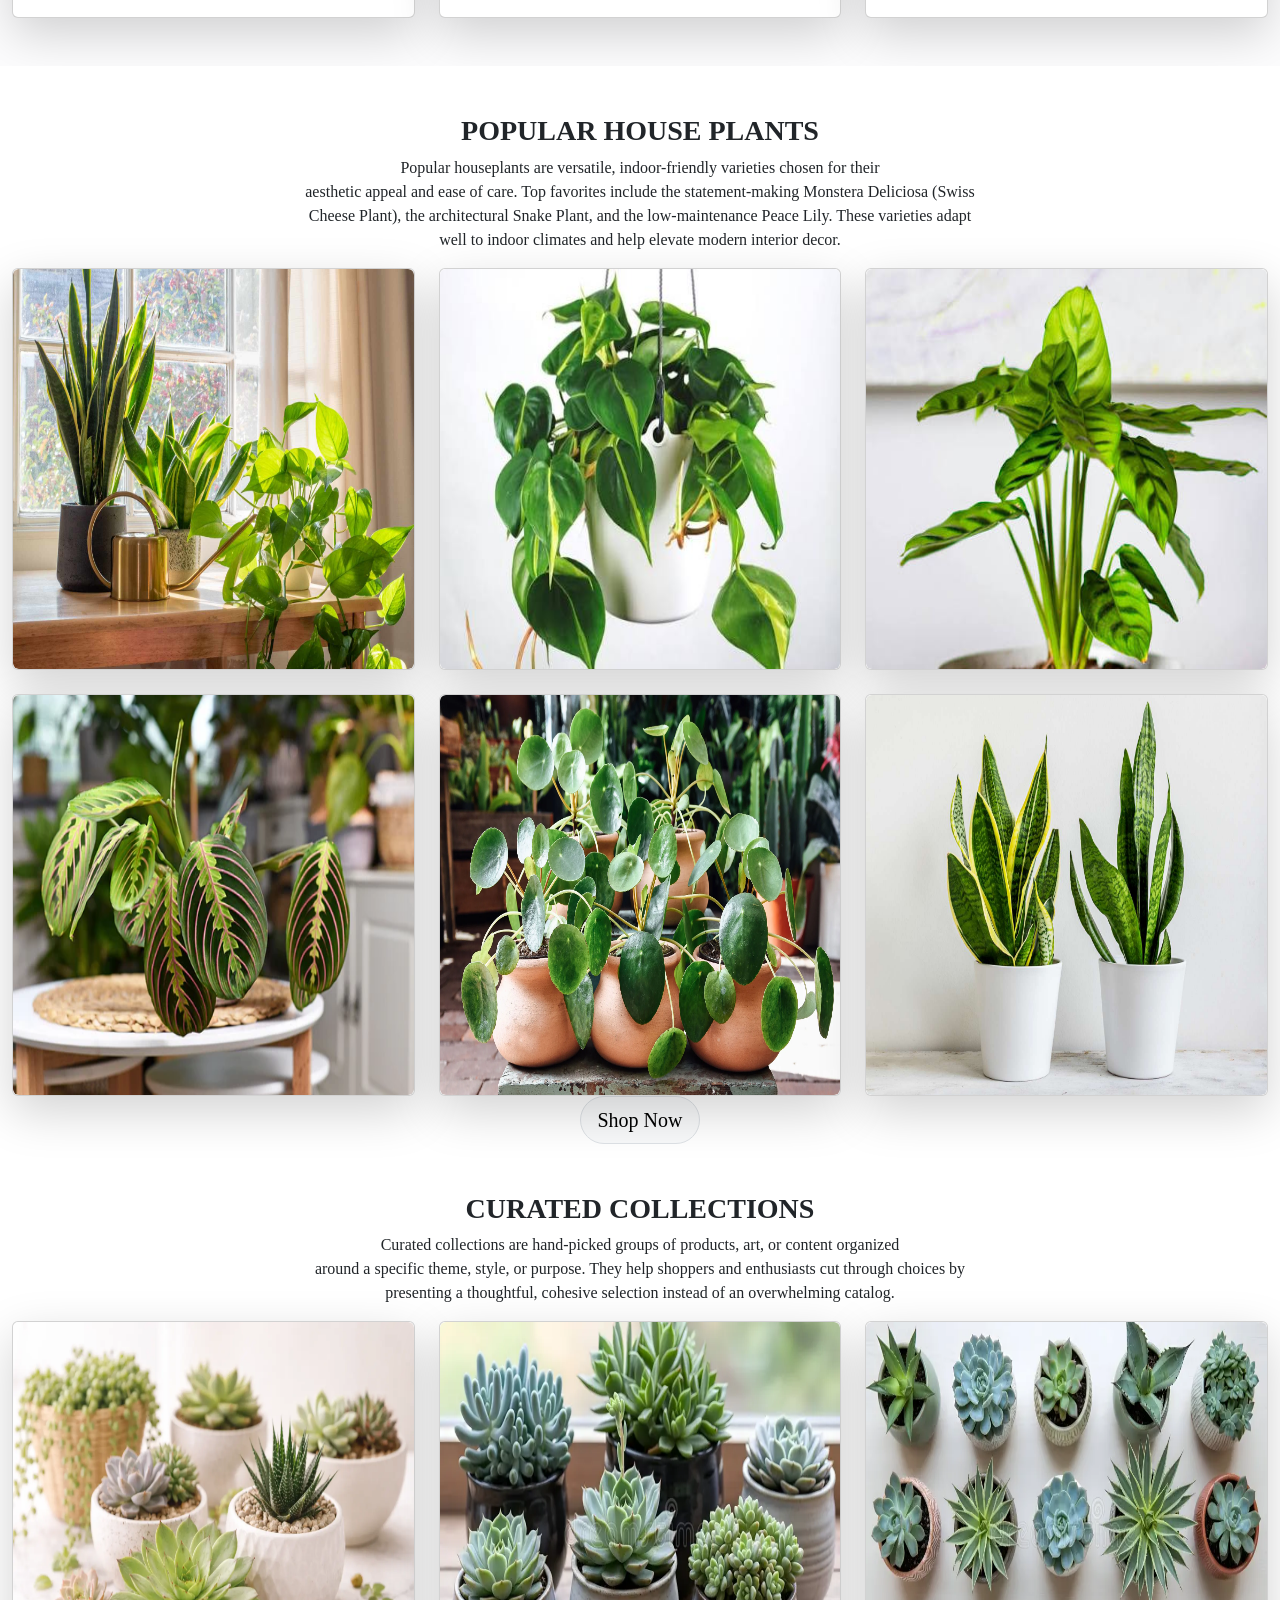
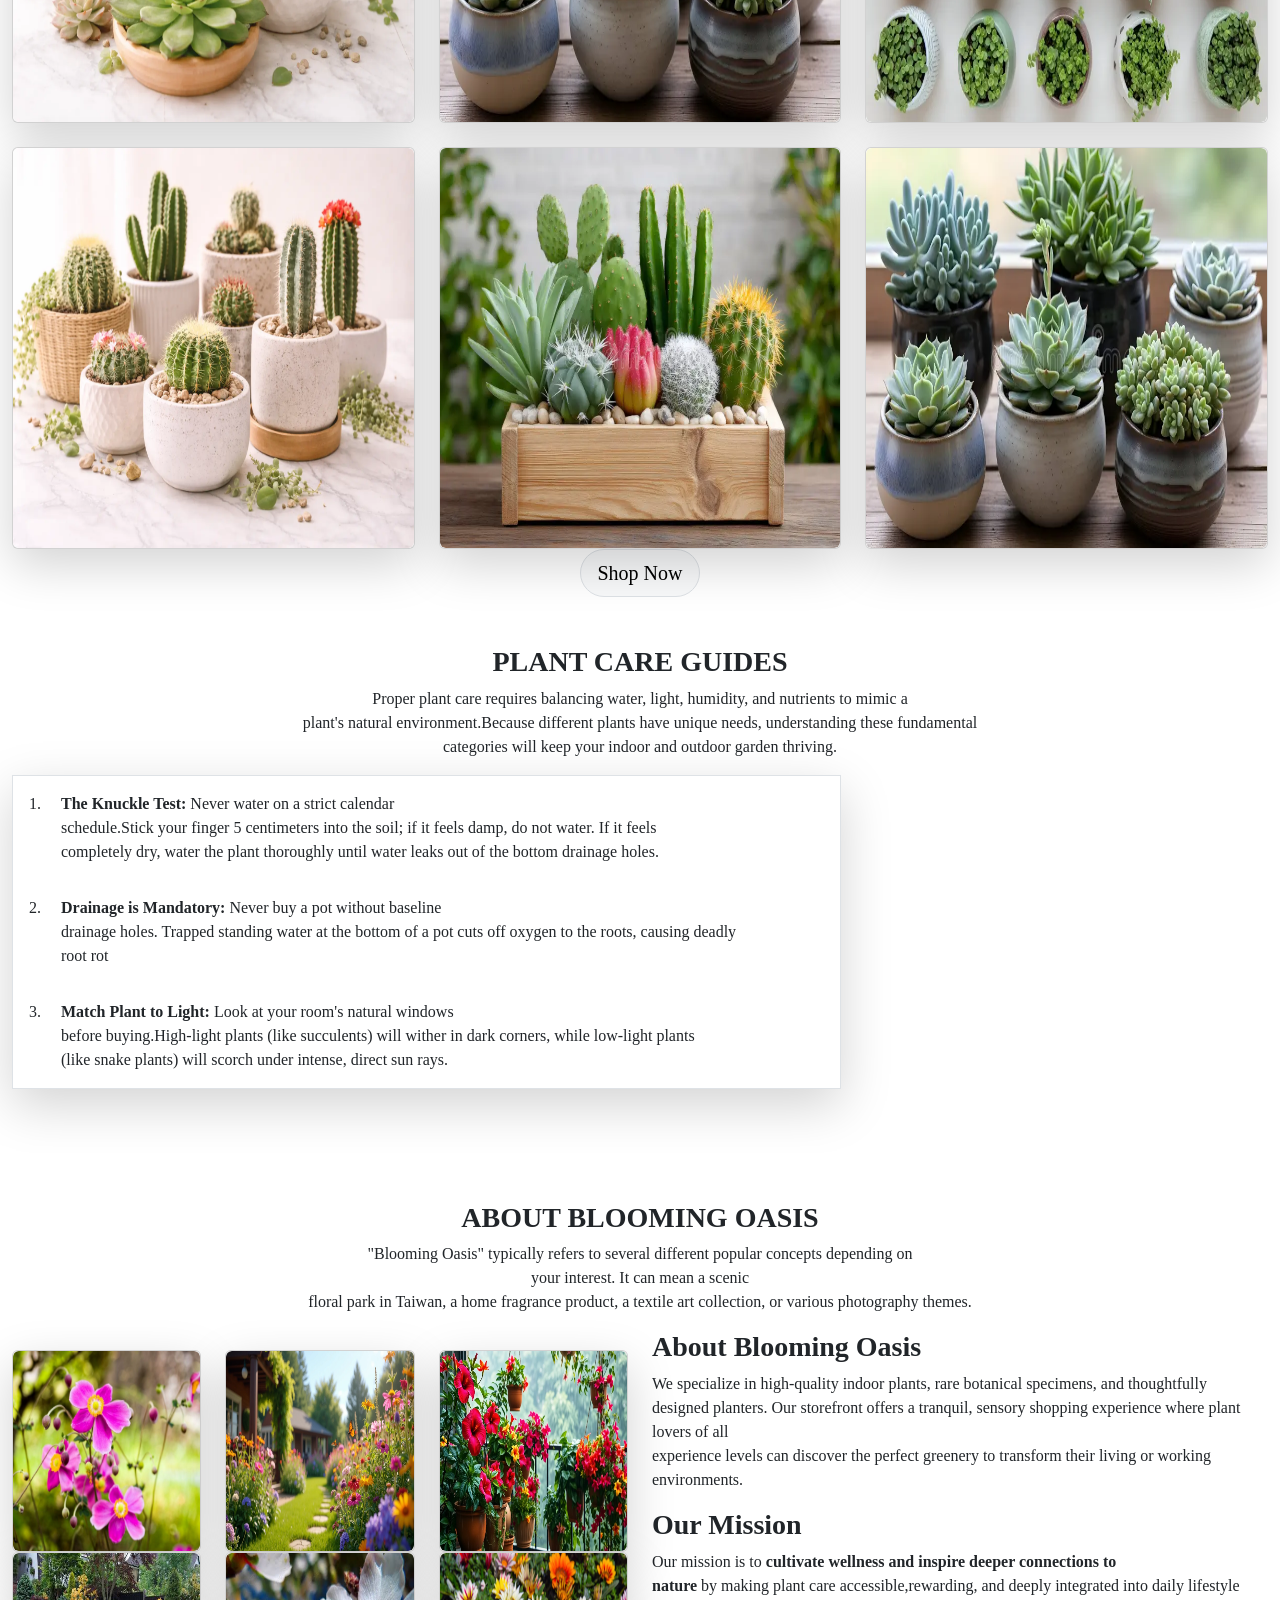
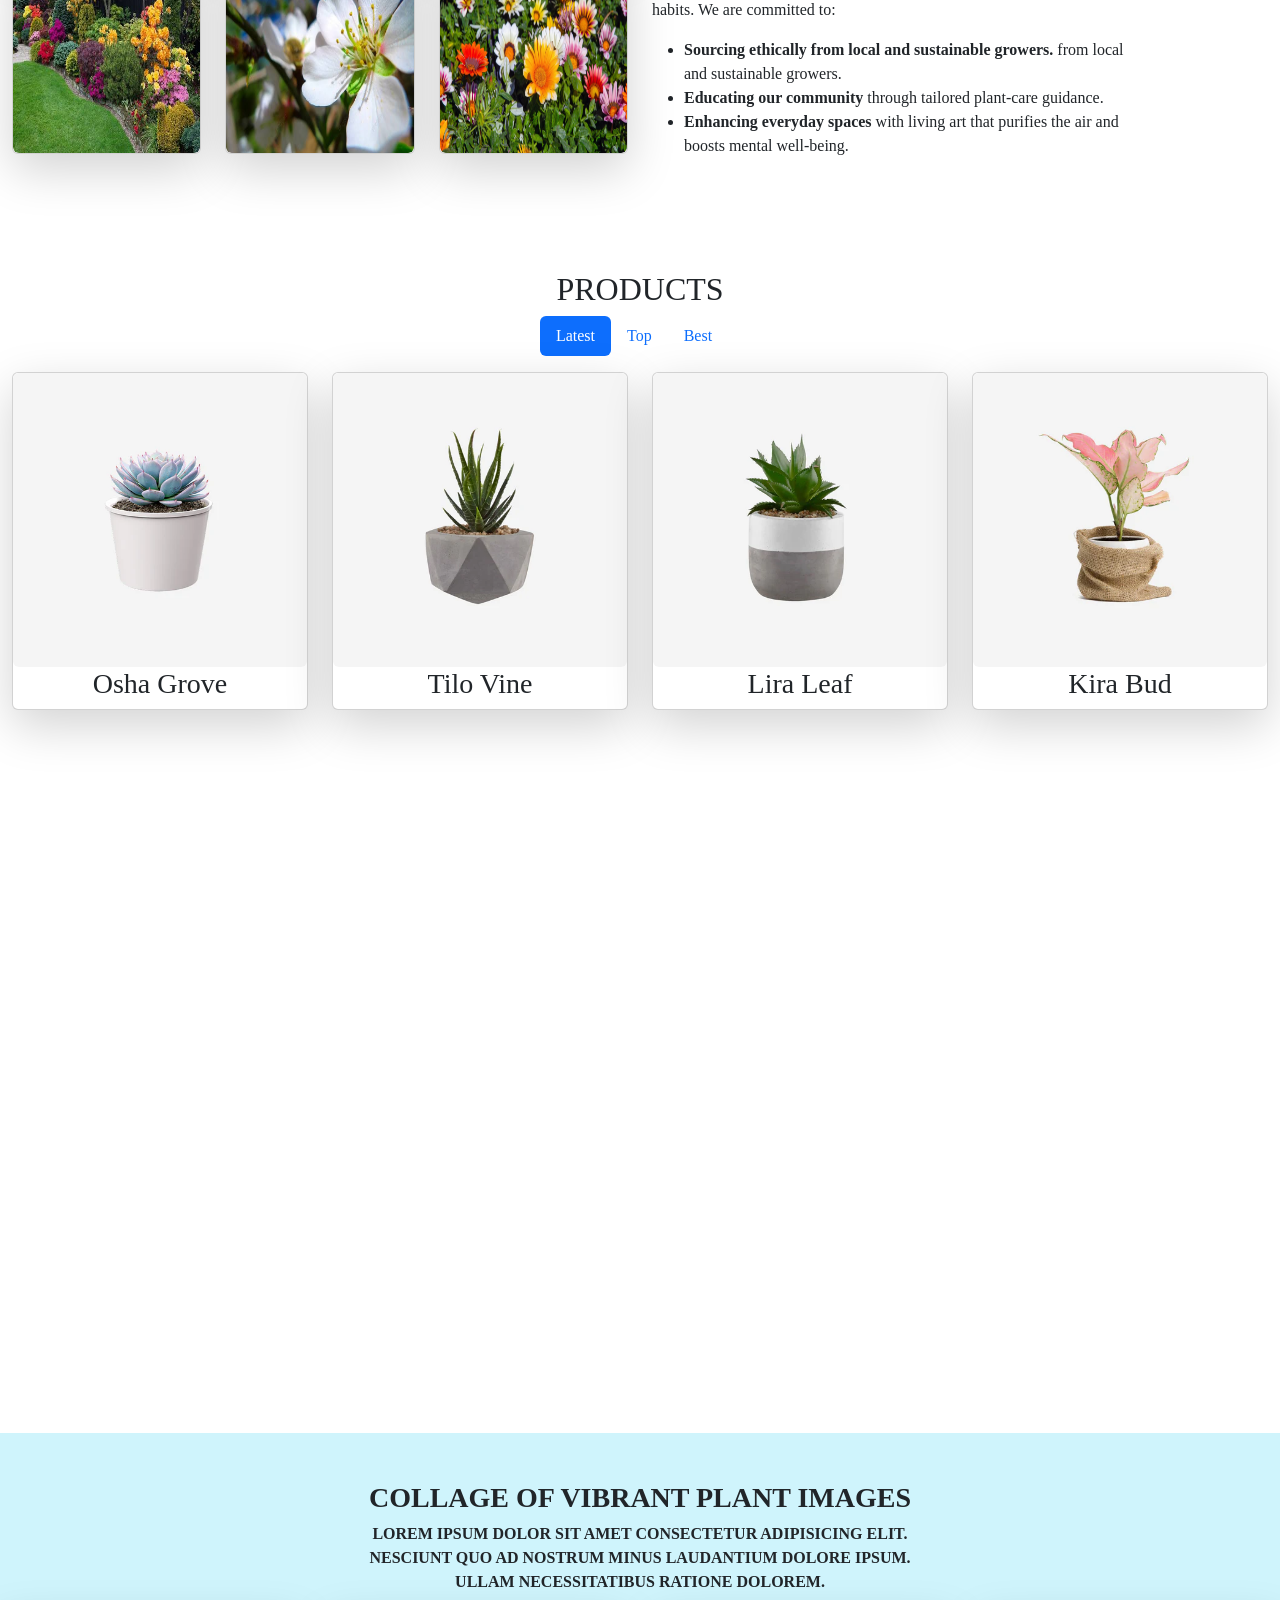
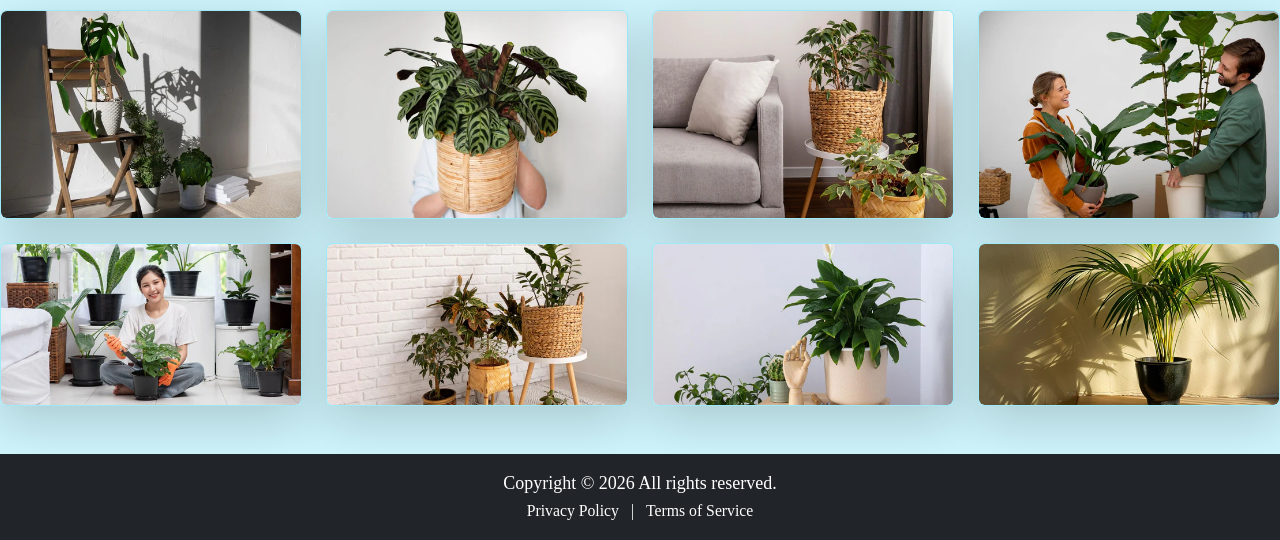
==== commit f9505ec0: "commit" ====
--- a/index.html
+++ b/index.html
@@ -22,7 +22,7 @@
 
 <body>
   <!-- header section here -->
-  <section id="navbar_section" class="sticky-md-top">
+  <header id="navbar_section" class="sticky-md-top">
     <nav class="navbar navbar-expand-lg bg-secondary text-light">
       <div class="container-fluid">
         <a class="navbar-brand fw-bold fs-2 text-light" href="#"><img src="./assets/img/logo.png" alt=""
@@ -50,7 +50,7 @@
         </div>
       </div>
     </nav>
-  </section>
+  </header>
 
   <!-- banner section here -->
   <section id="banner_section">
@@ -67,23 +67,23 @@
           </div>
           <div class="carousel-inner">
             <div class="carousel-item active">
-              <img src="./assets/img/chunghyeon-lotus-7737951_1280.jpg" class="d-block w-100" alt="...">
+              <img src="./assets/image/banner 1.jpg" class="d-block w-100" alt="...">
               <div class="carousel-caption d-none d-md-block">
-                <h5 class="text-uppercase text-bg-success">welcome to blooming oasis</h5>
+                <h5 class="text-uppercase fw-bolder fs-1">welcome to blooming oasis</h5>
                 <p>Plants Gonna Make People Happy.</p>
               </div>
             </div>
             <div class="carousel-item">
-              <img src="./assets/img/goranh-red-poppies-5206943_1280.jpg" class="d-block w-100" alt="...">
+              <img src="./assets/image/banner 2.jpg" class="d-block w-100" alt="...">
               <div class="carousel-caption d-none d-md-block">
-                <h5 class="text-uppercase text-bg-success">welcome to blooming oasis</h5>
+                <h5 class="text-uppercase fw-bolder fs-1">welcome to blooming oasis</h5>
                 <p class="text-capitalize">we bring spring come to life.</p>
               </div>
             </div>
             <div class="carousel-item">
-              <img src="./assets/img/criativevision-ai-generated-8651876_1280.jpg" class="d-block w-100" alt="...">
+              <img src="./assets/image/banner 3.jpg" class="d-block w-100" alt="...">
               <div class="carousel-caption d-none d-md-block">
-                <h5 class="text-uppercase text-bg-success">welcome to blooming oasis</h5>
+                <h5 class="text-uppercase fw-bolder fs-1">welcome to blooming oasis</h5>
                 <p class="text-capitalize">Blooming Oasis is a love letter, welcoming the return of flowers in
                   springtime.
                 </p>
@@ -118,7 +118,7 @@
         <div class="col-md-4">
           <div class="card h-100 shadow-lg">
             <div class="card-img rounded overflow-hidden">
-              <img src="./assets/img/istockphoto-1203647013-612x612.jpg" alt="" class="img-fluid zoom-img">
+              <img src="./assets/image/Sunlight Availabilty.jpg" alt="" class="img-fluid zoom-img">
             </div>
             <h5 class="card-title text-center fw-bold fs-3">Sunlight Availabilty</h5>
             <div class="card-body">
@@ -139,7 +139,7 @@
         <div class="col-md-4">
           <div class="card h-100 shadow-lg">
             <div class="card-img rounded overflow-hidden">
-              <img src="./assets/img/1-1024x684.jpg" alt="" class="img-fluid zoom-img">
+              <img src="./assets/image/Pet-friendliness.jpg" alt="" class="img-fluid zoom-img">
             </div>
             <h5 class="card-title text-center fw-bold fs-3 text-capitalize">Pet-friendliness</h5>
             <div class="card-body">
@@ -158,7 +158,7 @@
         <div class="col-md-4">
           <div class="card h-100 shadow-lg">
             <div class="card-img rounded overflow-hidden">
-              <img src="./assets/img/care.webp" alt="" class="img-fluid zoom-img">
+              <img src="./assets/image/Care level required.webp" alt="" class="img-fluid zoom-img">
             </div>
             <h5 class="card-title text-center fw-bold fs-3 text-capitalize">Care level required</h5>
             <div class="card-body">
@@ -190,37 +190,37 @@
       <div class="row g-4">
         <div class="col-md-4">
           <div class="card shadow-lg overflow-hidden">
-            <img src="./assets/img/popular houseplant.jpg" alt="" class="img-fluid zoom-img rounded">
+            <img src="./assets/image/popular 1.jpg" alt="" class="img-fluid zoom-img rounded">
           </div>
         </div>
 
         <div class="col-md-4">
           <div class="card shadow-lg overflow-hidden">
-            <img src="./assets/img/images (4).jpg" alt="" class="img-fluid zoom-img rounded">
+            <img src="./assets/image/popular 2.jpg" alt="" class="img-fluid zoom-img rounded">
           </div>
         </div>
 
         <div class="col-md-4">
           <div class="card shadow-lg overflow-hidden">
-            <img src="./assets/img/popularhouseplant-3.jpg" alt="" class="img-fluid zoom-img rounded">
+            <img src="./assets/image/popular 3.jpg" alt="" class="img-fluid zoom-img rounded">
           </div>
         </div>
 
         <div class="col-md-4">
           <div class="card shadow-lg overflow-hidden">
-            <img src="./assets/img/images (3).jpg" alt="" class="img-fluid zoom-img rounded">
+            <img src="./assets/image/popular 4.webp" alt="" class="img-fluid zoom-img rounded">
           </div>
         </div>
 
         <div class="col-md-4">
           <div class="card shadow-lg overflow-hidden">
-            <img src="./assets/img/images (1).jpg" alt="" class="img-fluid zoom-img rounded">
+            <img src="./assets/image/popular 5.webp" alt="" class="img-fluid zoom-img rounded">
           </div>
         </div>
 
         <div class="col-md-4">
           <div class="card shadow-lg overflow-hidden">
-            <img src="./assets/img/images (2).jpg" alt="" class="img-fluid zoom-img rounded">
+            <img src="./assets/image/popular 6.jpg" alt="" class="img-fluid zoom-img rounded">
           </div>
         </div>
       </div>
@@ -231,9 +231,9 @@
   </section>
 
   <!-- curated collection here-->
-  <section id="curated_section" class="overflow-hidden 
-    <div class=" container-fluid">
-    <div class="content text-center text-underline">
+  <section id="curated-section" class="overfolow-hidden">
+    <div class="container-fluid">
+      <div class="content text-center text-underline">
       <h4 class="fs-3 text-uppercase fw-bold">
         curated collections
       </h4>
@@ -244,37 +244,37 @@
     <div class="row g-4">
       <div class="col-md-4">
         <div class="card shadow-lg overflow-hidden">
-          <img src="./assets/img/947051-pipes-1008898_640.jpg" alt="" class="img-fluid zoom-img rounded">
+          <img src="./assets/image/curated collections 1.webp" alt="" class="img-fluid zoom-img rounded">
         </div>
       </div>
 
       <div class="col-md-4">
         <div class="card shadow-lg overflow-hidden">
-          <img src="./assets/img/images (10).jpg" alt="" class="img-fluid zoom-img rounded">
+          <img src="./assets/image/curated collections 2.webp" alt="" class="img-fluid zoom-img rounded">
         </div>
       </div>
 
       <div class="col-md-4">
         <div class="card shadow-lg overflow-hidden">
-          <img src="./assets/img/mabelamber-seashells-3478015_640.jpg" alt="" class="img-fluid zoom-img rounded">
+          <img src="./assets/image/curated collections 4.webp" alt="" class="img-fluid zoom-img rounded">
         </div>
       </div>
 
       <div class="col-md-4">
         <div class="card shadow-lg overflow-hidden">
-          <img src="./assets/img/images (15).jpg" alt="" class="img-fluid zoom-img rounded">
+          <img src="./assets/image/curated collections 5.webp" alt="" class="img-fluid zoom-img rounded">
         </div>
       </div>
 
       <div class="col-md-4">
         <div class="card shadow-lg overflow-hidden">
-          <img src="./assets/img/images (17).jpg" alt="" class="img-fluid zoom-img rounded">
+          <img src="./assets/image/curated collections 6.webp" alt="" class="img-fluid zoom-img rounded">
         </div>
       </div>
 
       <div class="col-md-4">
         <div class="card shadow-lg overflow-hidden">
-          <img src="./assets/img/images (13).jpg" alt="" class="img-fluid zoom-img rounded">
+          <img src="./assets/image/curated collections 2.webp" alt="" class="img-fluid zoom-img rounded">
         </div>
       </div>
     </div>
@@ -321,7 +321,7 @@
   </section>
 
   <!-- about blooming oasis section here -->
-  <section id="plants_section" class="py-5 overflow-hidden">
+  <section id="plants_sections" class="py-5 overflow-hidden">
     <div class="container-fluid">
       <div class="content text-center text-underline">
         <h4 class="fs-3 text-uppercase fw-bold">About Blooming Oasis</h4>
@@ -334,37 +334,37 @@
           <div class="row">
             <div class="col-md-4">
               <div class="card shadow-lg overflow-hidden">
-                <img src="./assets/img/images (18).jpg" alt="" class="img-fluid zoom-img rounded">
+                <img src="./assets/image/About Blooming Oasis 1.jpg" alt="" class="img-fluid zoom-img rounded">
               </div>
             </div>
 
             <div class="col-md-4">
               <div class="card shadow-lg overflow-hidden">
-                <img src="./assets/img/images (19).jpg" alt="" class="img-fluid zoom-img rounded">
+                <img src="./assets/image/About Blooming Oasis 2.webp" alt="" class="img-fluid zoom-img rounded">
               </div>
             </div>
 
             <div class="col-md-4">
               <div class="card shadow-lg overflow-hidden">
-                <img src="./assets/img/images (20).jpg" alt="" class="img-fluid zoom-img rounded">
+                <img src="./assets/image/About Blooming Oasis 3.webp" alt="" class="img-fluid zoom-img rounded">
               </div>
             </div>
 
             <div class="col-md-4">
               <div class="card shadow-lg overflow-hidden">
-                <img src="./assets/img/images (21).jpg" alt="" class="img-fluid zoom-img rounded">
+                <img src="./assets/image/About Blooming Oasis 4.jpg" alt="" class="img-fluid zoom-img rounded">
               </div>
             </div>
 
             <div class="col-md-4">
               <div class="card shadow-lg overflow-hidden">
-                <img src="./assets/img/images (22).jpg" alt="" class="img-fluid zoom-img rounded">
+                <img src="./assets/image/About Blooming Oasis 5.jpg" alt="" class="img-fluid zoom-img rounded">
               </div>
             </div>
 
             <div class="col-md-4">
               <div class="card shadow-lg overflow-hidden">
-                <img src="./assets/img/images (23).jpg" alt="" class="img-fluid zoom-img rounded">
+                <img src="./assets/image/About Blooming Oasis 6.avif" alt="" class="img-fluid zoom-img rounded">
               </div>
             </div>
           </div>
--- a/assets/css/style.css
+++ b/assets/css/style.css
@@ -12,7 +12,7 @@
 }
 
 #navbar_section a:hover {
-  transform: scale(1.15);
+
   color: yellowgreen !important;
 }
 
@@ -81,3 +81,12 @@
 #footer_section .soket a:hover {
   color: chartreuse !important;
 }
+#plants_section .card img{
+  height: 400px;
+}
+#curated-section .card img{
+  height: 400px;
+}
+#plants_sections .card img{
+  height: 200px;
+}
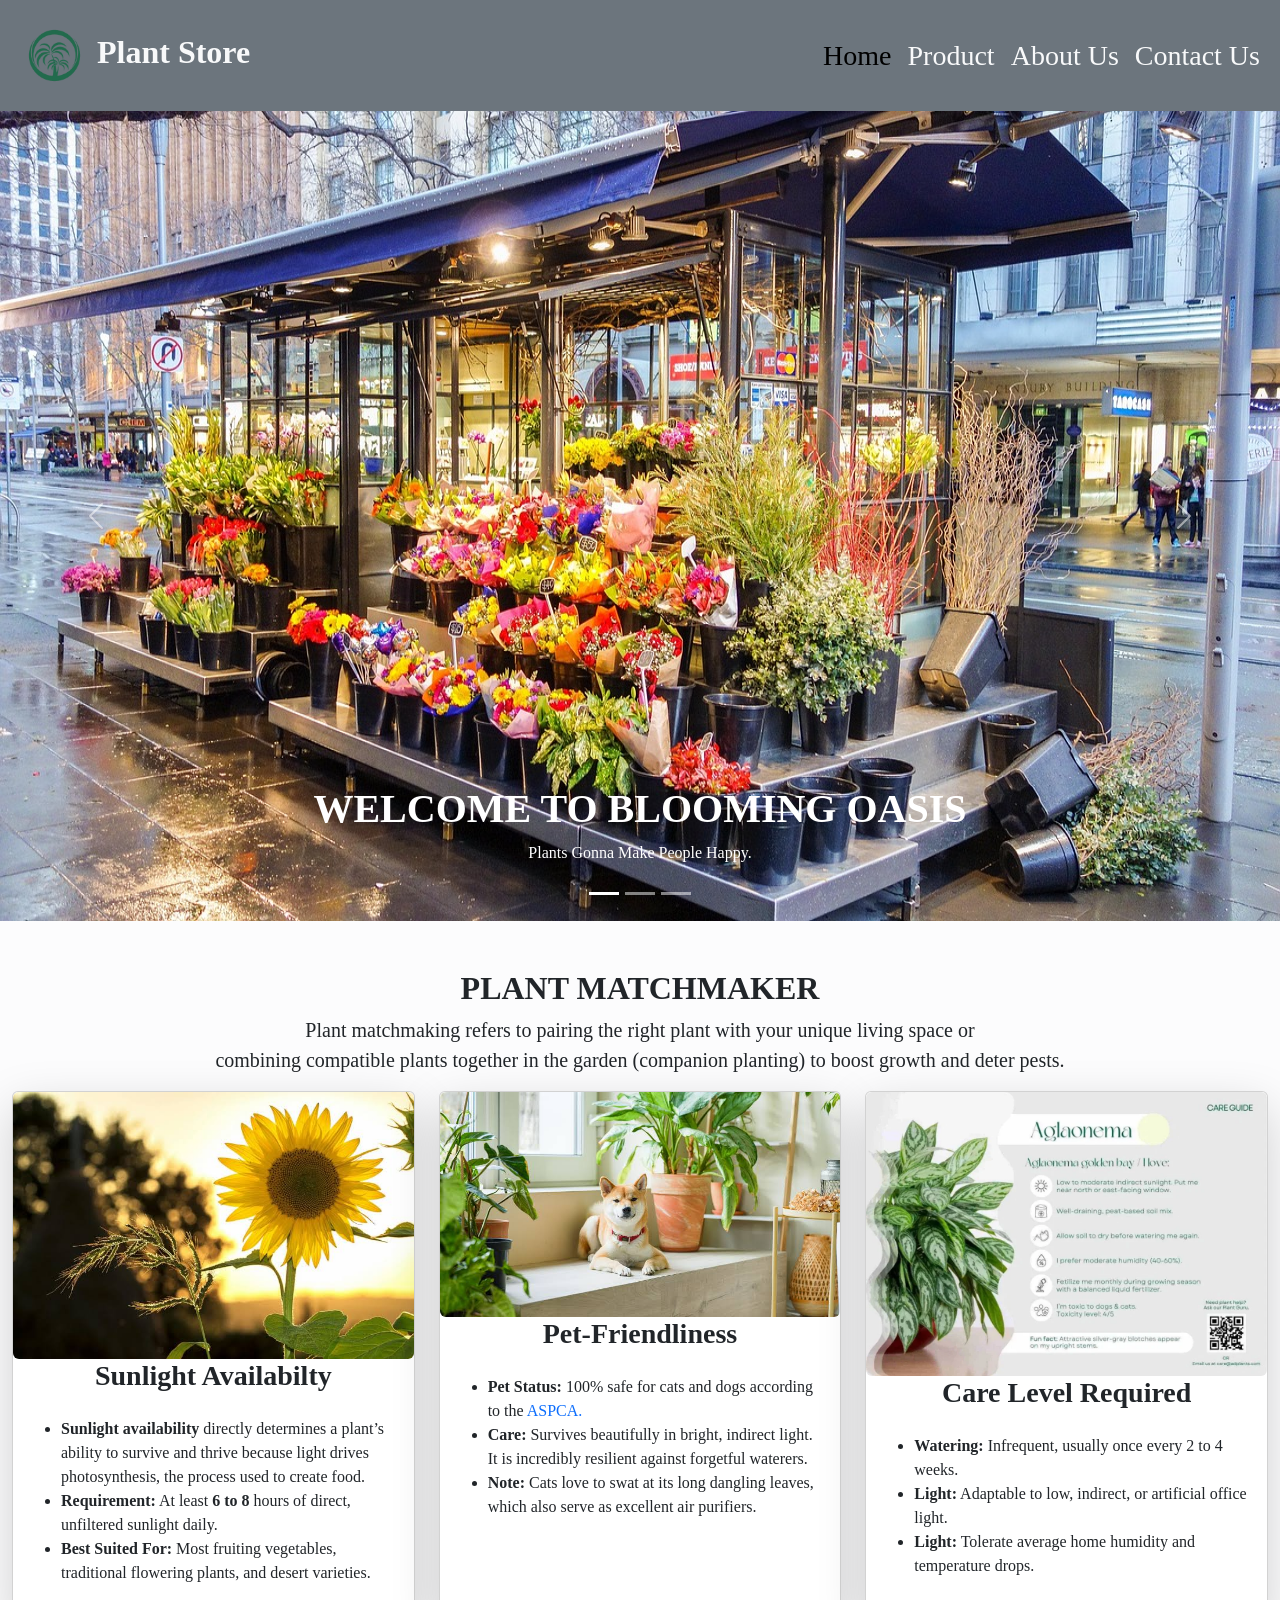
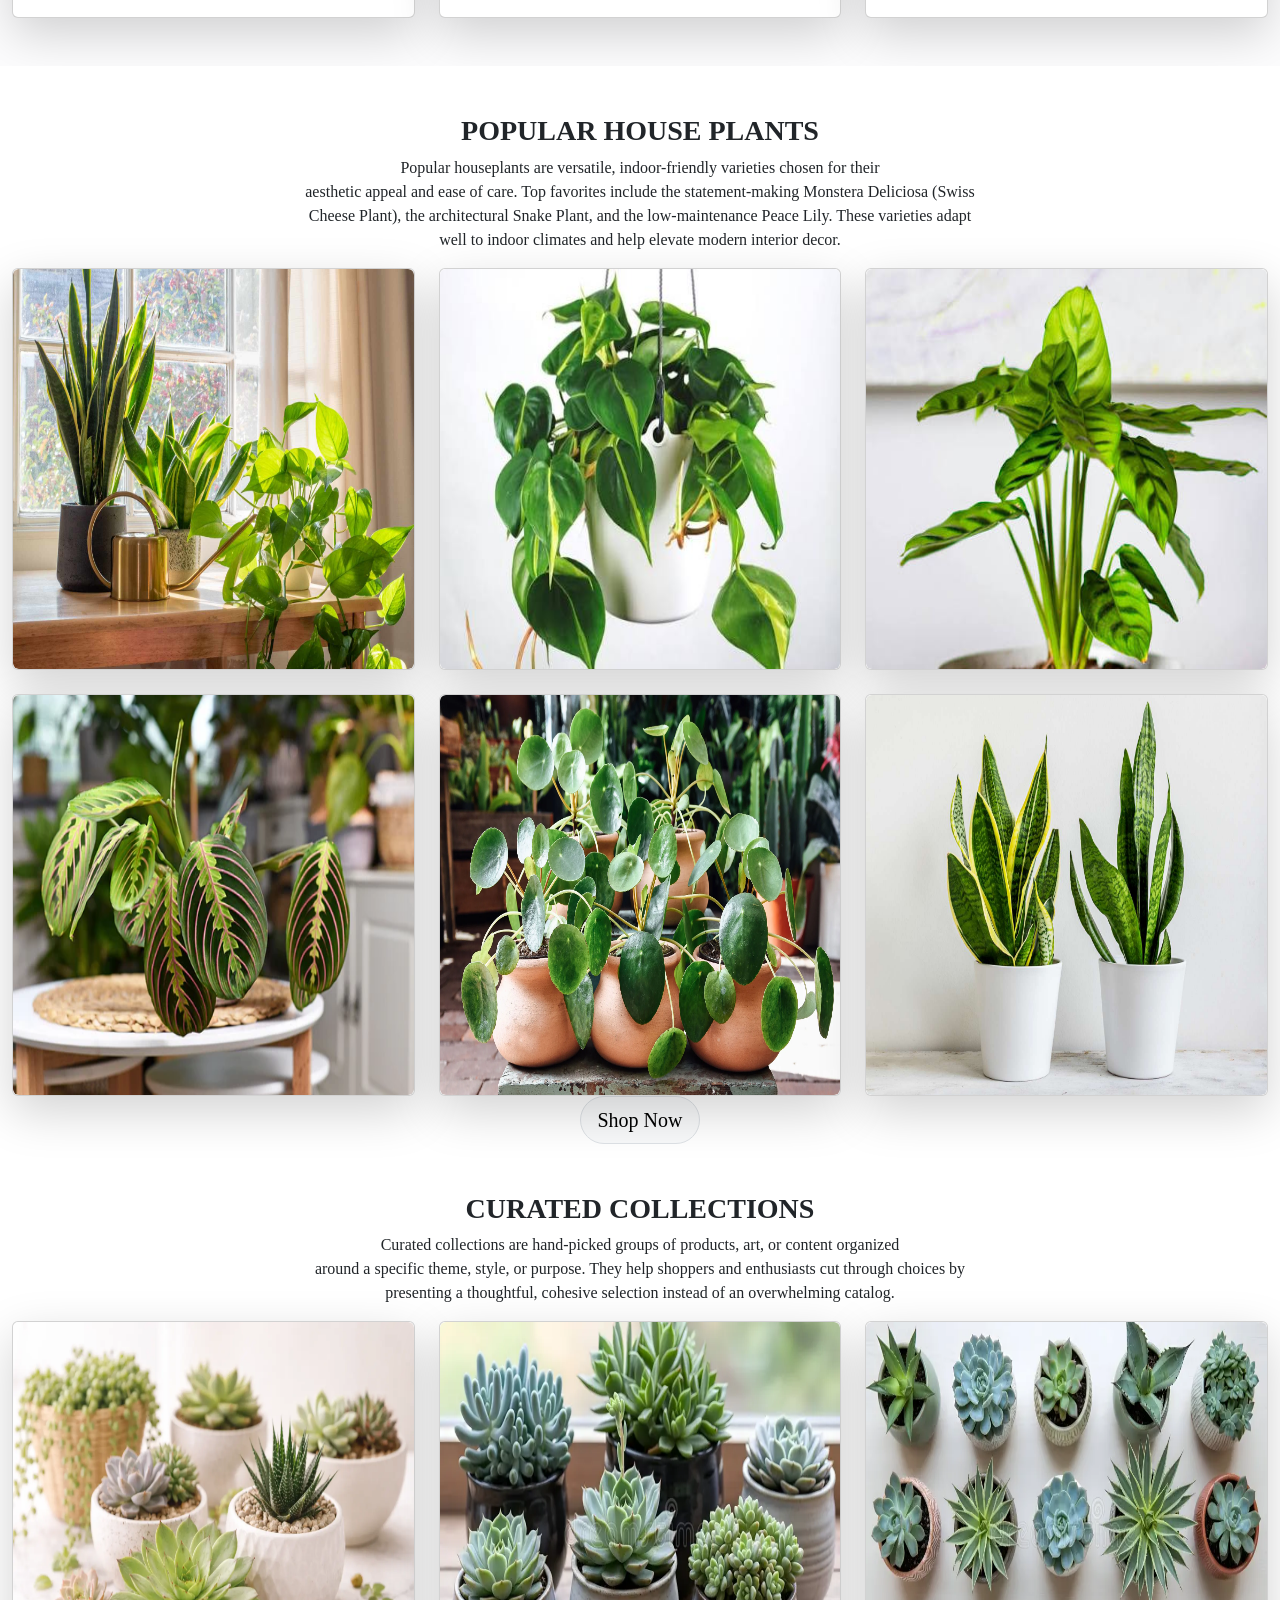
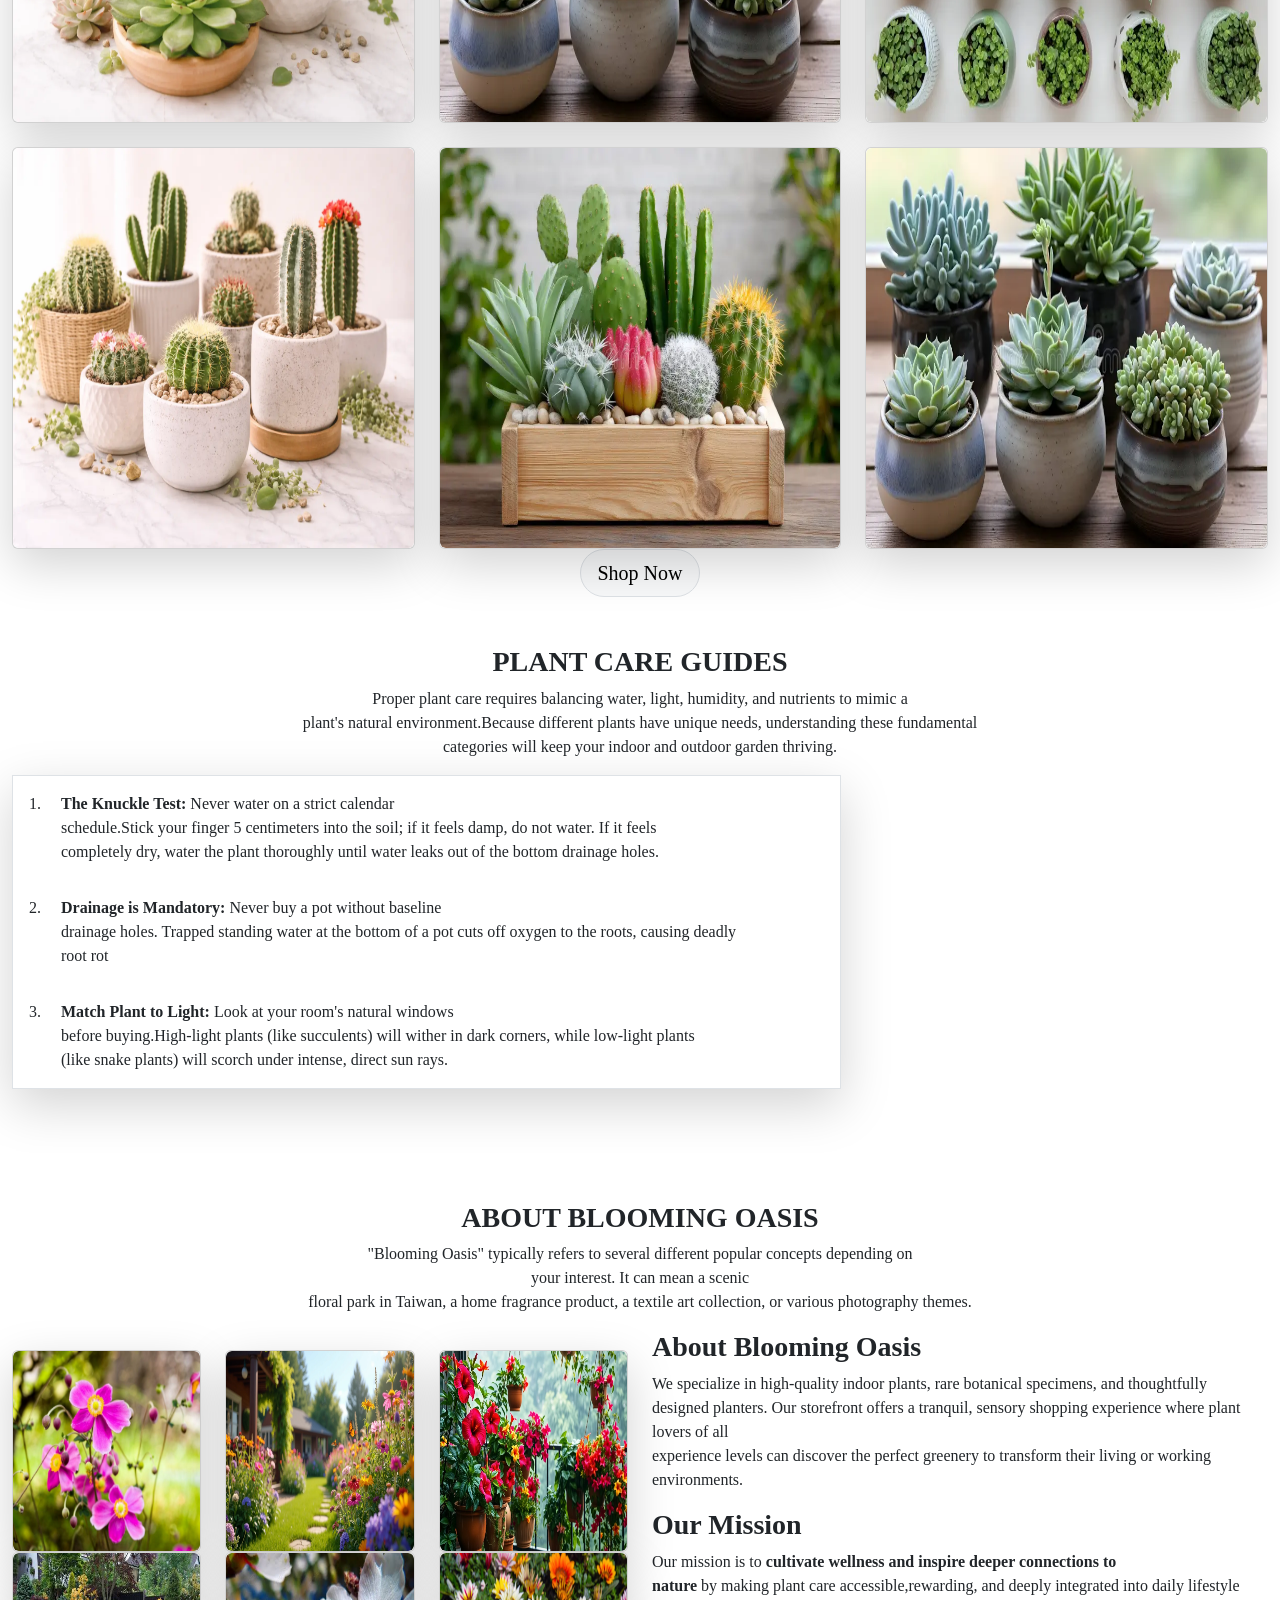
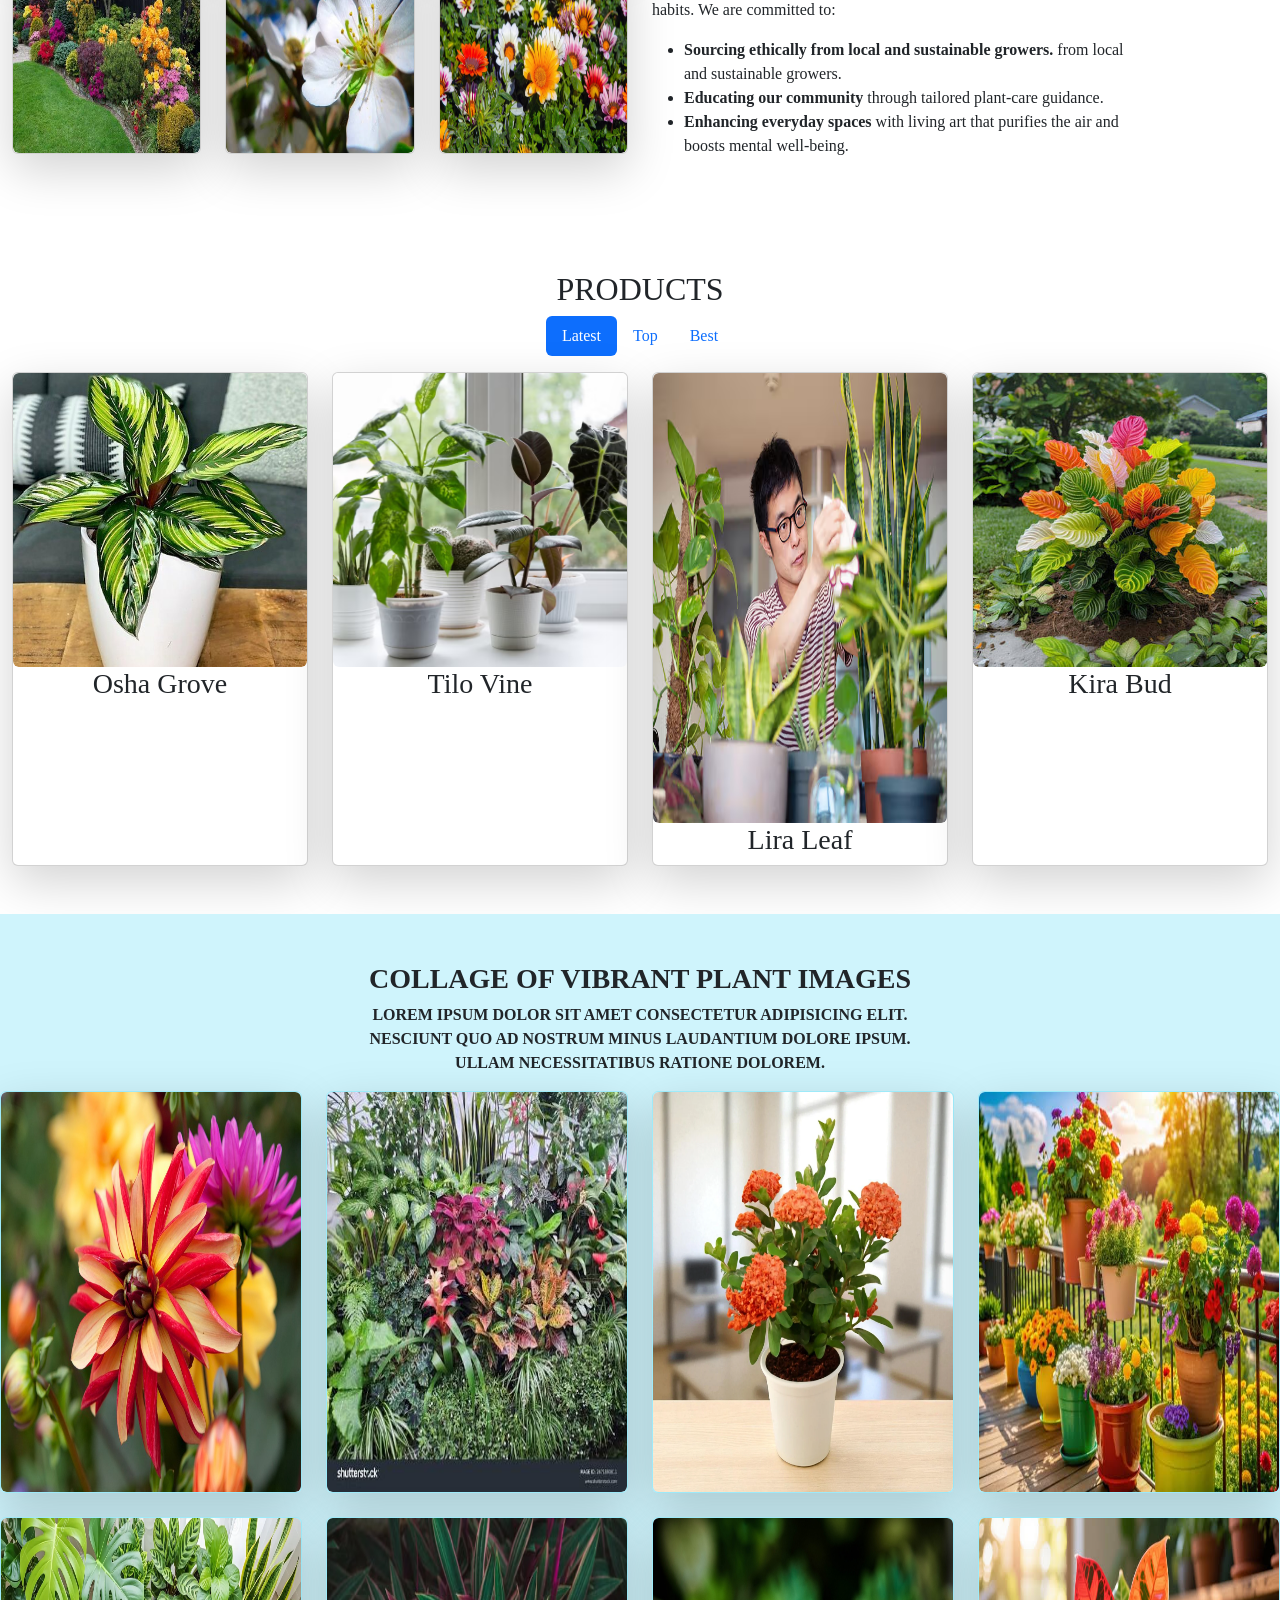
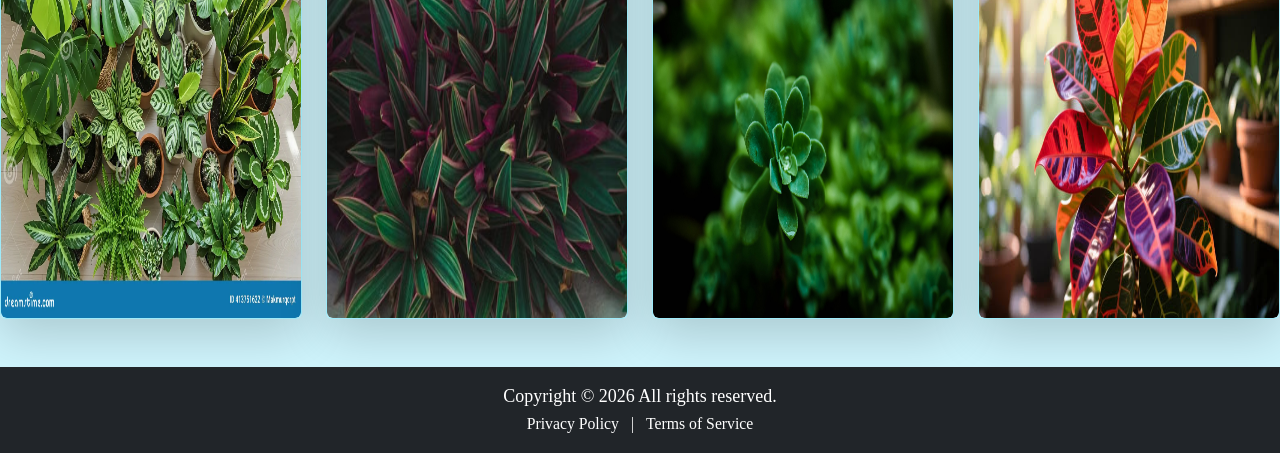
==== commit a2ceb26a: "commit" ====
--- a/index.html
+++ b/index.html
@@ -26,8 +26,7 @@
     <nav class="navbar navbar-expand-lg bg-secondary text-light">
       <div class="container-fluid">
         <a class="navbar-brand fw-bold fs-2 text-light" href="#"><img src="./assets/img/logo.png" alt=""
-            class="img-fluid" style="width: 85px; height: 85px;">Blooming
-          Oasis</a>
+            class="img-fluid" style="width: 85px; height: 85px;">Plant Store</a>
         <button class="navbar-toggler" type="button" data-bs-toggle="collapse" data-bs-target="#navbarNav"
           aria-controls="navbarNav" aria-expanded="false" aria-label="Toggle navigation">
           <span class="navbar-toggler-icon"></span>
@@ -397,29 +396,26 @@
   <section id="product_section" class="py-5 overflow-hidden">
     <div class="container-fluid">
       <h2 class="text-uppercase text-center">products</h2>
-      <div class="row">
-        <ul class="nav justify-content-center nav-pills mb-3" id="pills-tab" role="tablist">
-          <li class="nav-item" role="presentation">
-            <button class="nav-link active" id="pills-Latest-tab" data-bs-toggle="pill" data-bs-target="#pills-Latest"
-              type="button" role="tab" aria-controls="pills-Latest" aria-selected="true">Latest</button>
-          </li>
-          <li class="nav-item" role="presentation">
-            <button class="nav-link" id="pills-Top-tab" data-bs-toggle="pill" data-bs-target="#pills-Top" type="button"
-              role="tab" aria-controls="pills-Top" aria-selected="false">Top</button>
-          </li>
-          <li class="nav-item" role="presentation">
-            <button class="nav-link" id="pills-Best-tab" data-bs-toggle="pill" data-bs-target="#pills-Best"
-              type="button" role="tab" aria-controls="pills-Best" aria-selected="false">Best</button>
-          </li>
-        </ul>
-        <div class="tab-content" id="pills-tabContent">
-          <div class="tab-pane fade show active" id="pills-Latest" role="tabpanel" aria-labelledby="pills-Latest-tab"
-            tabindex="0">
-            <div class="row">
+      <ul class="nav nav-pills mb-3 justify-content-center" id="pills-tab" role="tablist">
+  <li class="nav-item" role="presentation">
+    <button class="nav-link active" id="pills-home-tab" data-bs-toggle="pill" data-bs-target="#pills-home" type="button" role="tab" aria-controls="pills-home" aria-selected="true">Latest</button>
+  </li>
+  <li class="nav-item" role="presentation">
+    <button class="nav-link" id="pills-profile-tab" data-bs-toggle="pill" data-bs-target="#pills-profile" type="button" role="tab" aria-controls="pills-profile" aria-selected="false">Top</button>
+  </li>
+  <li class="nav-item" role="presentation">
+    <button class="nav-link" id="pills-contact-tab" data-bs-toggle="pill" data-bs-target="#pills-contact" type="button" role="tab" aria-controls="pills-contact" aria-selected="false">Best</button>
+  </li>
+  
+</ul>
+<div class="tab-content" id="pills-tabContent">
+  <div class="tab-pane fade show active" id="pills-home" role="tabpanel" aria-labelledby="pills-home-tab" tabindex="0">
+
+     <div class="row">
               <div class="col-md-3">
                 <div class="card h-100 shadow-lg">
                   <div class="card-img overflow-hidden">
-                    <img src="./assets/img/osha grove.webp" alt="" class="img-fluid rounded zoom-img">
+                    <img src="./assets/image/products 1.jpg" alt="" class="img-fluid rounded zoom-img">
                   </div>
                   <h5 class="card-title text-center fs-3">Osha Grove</h5>
                 </div>
@@ -428,7 +424,7 @@
               <div class="col-md-3">
                 <div class="card h-100 shadow-lg">
                   <div class="card-img overflow-hidden">
-                    <img src="./assets/img/tilo vine.webp" alt="" class="img-fluid rounded zoom-img">
+                    <img src="./assets/image/products 2.avif" alt="" class="img-fluid rounded zoom-img">
                   </div>
                   <h5 class="card-title text-center fs-3">Tilo Vine</h5>
                 </div>
@@ -437,7 +433,7 @@
               <div class="col-md-3">
                 <div class="card h-100 shadow-lg">
                   <div class="card-img overflow-hidden">
-                    <img src="./assets/img/lira leaf.webp" alt="" class="img-fluid rounded zoom-img">
+                    <img src="./assets/image/products 3.avif" alt="" class="img-fluid rounded zoom-img" style="height: 450px";  >
                   </div>
                   <h5 class="card-title text-center fs-3">Lira Leaf</h5>
                 </div>
@@ -446,21 +442,21 @@
               <div class="col-md-3">
                 <div class="card h-100 shadow-lg">
                   <div class="card-img overflow-hidden">
-                    <img src="./assets/img/kira bud.webp" alt="" class="img-fluid rounded zoom-img">
+                    <img src="./assets/image/products 4.jpg" alt="" class="img-fluid rounded zoom-img">
                   </div>
                   <h5 class="card-title text-center fs-3">Kira Bud</h5>
                 </div>
               </div>
             </div>
-          </div>
-        </div>
-
-        <div class="tab-pane fade" id="pills-Top" role="tabpanel" aria-labelledby="pills-Top-tab" tabindex="0">
-          <div class="row">
+
+  </div>
+  <div class="tab-pane fade" id="pills-profile" role="tabpanel" aria-labelledby="pills-profile-tab" tabindex="0">
+
+     <div class="row">
             <div class="col-md-3">
               <div class="card h-100 shadow-lg">
                 <div class="card-img overflow-hidden">
-                  <img src="./assets/img/fira leaf.webp" alt="" class="img-fluid rounded zoom-img">
+                  <img src="./assets/image/products 5.webp" alt="" class="img-fluid rounded zoom-img">
                 </div>
                 <h5 class="card-title text-center fs-3">Fira Leaf</h5>
               </div>
@@ -469,7 +465,7 @@
             <div class="col-md-3">
               <div class="card h-100 shadow-lg">
                 <div class="card-img overflow-hidden">
-                  <img src="./assets/img/mavi flora.webp" alt="" class="img-fluid rounded zoom-img">
+                  <img src="./assets/image/products 6.avif" alt="" class="img-fluid rounded zoom-img">
                 </div>
                 <h5 class="card-title text-center fs-3">Mavi Flora</h5>
               </div>
@@ -478,7 +474,7 @@
             <div class="col-md-3">
               <div class="card h-100 shadow-lg">
                 <div class="card-img overflow-hidden">
-                  <img src="./assets/img/elar green.webp" alt="" class="img-fluid rounded zoom-img">
+                  <img src="./assets/image/products 7.avif" alt="" class="img-fluid rounded zoom-img">
                 </div>
                 <h5 class="card-title text-center fs-3">Elar Green</h5>
               </div>
@@ -487,20 +483,21 @@
             <div class="col-md-3">
               <div class="card h-100 shadow-lg">
                 <div class="card-img overflow-hidden">
-                  <img src="./assets/img/mavi-flora.webp" alt="" class="img-fluid rounded zoom-img">
+                  <img src="./assets/image/products 8.jpg" alt="" class="img-fluid rounded zoom-img">
                 </div>
                 <h5 class="card-title text-center fs-3">Mavi Flora</h5>
               </div>
             </div>
           </div>
-        </div>
-
-        <div class="tab-pane fade" id="pills-Best" role="tabpanel" aria-labelledby="pills-Best-tab" tabindex="0">
-          <div class="row">
+
+  </div>
+  <div class="tab-pane fade" id="pills-contact" role="tabpanel" aria-labelledby="pills-contact-tab" tabindex="0">
+
+    <div class="row">
             <div class="col-md-3">
               <div class="card h-100 shadow-lg">
                 <div class="card-img overflow-hidden">
-                  <img src="./assets/img/ophi leaf.webp" alt="" class="img-fluid rounded zoom-img">
+                  <img src="./assets/image/products 9.avif" alt="" class="img-fluid rounded zoom-img">
                 </div>
                 <h5 class="card-title text-center fs-3">Ophi Leaf</h5>
               </div>
@@ -509,7 +506,7 @@
             <div class="col-md-3">
               <div class="card h-100 shadow-lg">
                 <div class="card-img overflow-hidden">
-                  <img src="./assets/img/liora bloom.webp" alt="" class="img-fluid rounded zoom-img">
+                  <img src="./assets/image/products 10.jpg" alt="" class="img-fluid rounded zoom-img">
                 </div>
                 <h5 class="card-title text-center fs-3">Liora Bloom</h5>
               </div>
@@ -518,7 +515,7 @@
             <div class="col-md-3">
               <div class="card h-100 shadow-lg">
                 <div class="card-img overflow-hidden">
-                  <img src="./assets/img/lune spring.webp" alt="" class="img-fluid rounded zoom-img">
+                  <img src="./assets/image/products 11.webp" alt="" class="img-fluid rounded zoom-img">
                 </div>
                 <h5 class="card-title text-center fs-3">Lune Spring</h5>
               </div>
@@ -527,14 +524,15 @@
             <div class="col-md-3">
               <div class="card zoom-card h-100 shadow-lg overflow-hidden">
                 <div class="card-img overflow-hidden">
-                  <img src="./assets/img/fano twig.webp" alt="" class="img-fluid rounded zoom-img">
+                  <img src="./assets/image/products 12.webp" alt="" class="img-fluid rounded zoom-img">
                 </div>
                 <h5 class="card-title text-center fs-3">Fano Twig</h5>
               </div>
             </div>
           </div>
-        </div>
-      </div>
+
+  </div>
+</div>
     </div>
     </div>
   </section>
@@ -553,63 +551,63 @@
         <div class="col-md-3">
           <div class="card bg-transparent border-info-subtle h-100 shadow-lg overflow-hidden">
             <div class="card-img">
-              <img src="./assets/img/our blog.webp" alt="" class="img-fluid zoom-img rounded">
-            </div>
-          </div>
-        </div>
-
-        <div class="col-md-3">
-          <div class="card bg-transparent border-info-subtle h-100 shadow-lg overflow-hidden">
-            <div class="card-img">
-              <img src="./assets/img/our blog-4.webp" alt="" class="img-fluid zoom-img rounded">
-            </div>
-          </div>
-        </div>
-
-        <div class="col-md-3">
-          <div class="card bg-transparent border-info-subtle h-100 shadow-lg overflow-hidden">
-            <div class="card-img">
-              <img src="./assets/img/our blog-2.webp" alt="" class="img-fluid zoom-img rounded">
-            </div>
-          </div>
-        </div>
-
-        <div class="col-md-3">
-          <div class="card bg-transparent border-info-subtle h-100 shadow-lg overflow-hidden">
-            <div class="card-img">
-              <img src="./assets/img/our blog-7.webp" alt="" class="img-fluid zoom-img rounded">
-            </div>
-          </div>
-        </div>
-
-        <div class="col-md-3">
-          <div class="card bg-transparent border-info-subtle h-100 shadow-lg overflow-hidden">
-            <div class="card-img">
-              <img src="./assets/img/our blog-1.webp" alt="" class="img-fluid zoom-img rounded">
-            </div>
-          </div>
-        </div>
-
-        <div class="col-md-3">
-          <div class="card bg-transparent border-info-subtle h-100 shadow-lg overflow-hidden">
-            <div class="card-img">
-              <img src="./assets/img/our blog-5.webp" alt="" class="img-fluid zoom-img rounded">
-            </div>
-          </div>
-        </div>
-
-        <div class="col-md-3">
-          <div class="card bg-transparent border-info-subtle h-100 shadow-lg overflow-hidden">
-            <div class="card-img">
-              <img src="./assets/img/our blog-8.webp" alt="" class="img-fluid zoom-img rounded">
-            </div>
-          </div>
-        </div>
-
-        <div class="col-md-3">
-          <div class="card bg-transparent border-info-subtle h-100 shadow-lg overflow-hidden">
-            <div class="card-img">
-              <img src="./assets/img/our blog-3.webp" alt="" class="img-fluid zoom-img rounded">
+              <img src="./assets/image/vibrant plant 1.jpg" alt="" class="img-fluid zoom-img rounded">
+            </div>
+          </div>
+        </div>
+
+        <div class="col-md-3">
+          <div class="card bg-transparent border-info-subtle h-100 shadow-lg overflow-hidden">
+            <div class="card-img">
+              <img src="./assets/image/vibrant plant 2.jpg" alt="" class="img-fluid zoom-img rounded">
+            </div>
+          </div>
+        </div>
+
+        <div class="col-md-3">
+          <div class="card bg-transparent border-info-subtle h-100 shadow-lg overflow-hidden">
+            <div class="card-img">
+              <img src="./assets/image/vibrant plant 4.webp" alt="" class="img-fluid zoom-img rounded">
+            </div>
+          </div>
+        </div>
+
+        <div class="col-md-3">
+          <div class="card bg-transparent border-info-subtle h-100 shadow-lg overflow-hidden">
+            <div class="card-img">
+              <img src="./assets/image/vibrant plant 5.jpg" alt="" class="img-fluid zoom-img rounded">
+            </div>
+          </div>
+        </div>
+
+        <div class="col-md-3">
+          <div class="card bg-transparent border-info-subtle h-100 shadow-lg overflow-hidden">
+            <div class="card-img">
+              <img src="./assets/image/vibrant plant 6.webp" alt="" class="img-fluid zoom-img rounded">
+            </div>
+          </div>
+        </div>
+
+        <div class="col-md-3">
+          <div class="card bg-transparent border-info-subtle h-100 shadow-lg overflow-hidden">
+            <div class="card-img">
+              <img src="./assets/image/vibrant plant 3.avif" alt="" class="img-fluid zoom-img rounded">
+            </div>
+          </div>
+        </div>
+
+        <div class="col-md-3">
+          <div class="card bg-transparent border-info-subtle h-100 shadow-lg overflow-hidden">
+            <div class="card-img">
+              <img src="./assets/image/vibrant plant 7.avif" alt="" class="img-fluid zoom-img rounded">
+            </div>
+          </div>
+        </div>
+
+        <div class="col-md-3">
+          <div class="card bg-transparent border-info-subtle h-100 shadow-lg overflow-hidden">
+            <div class="card-img">
+              <img src="./assets/image/vibrant plant 8.jpg" alt="" class="img-fluid zoom-img rounded">
             </div>
           </div>
         </div>
--- a/assets/css/style.css
+++ b/assets/css/style.css
@@ -4,7 +4,7 @@
   margin: 0;
   padding: 0;
   box-sizing: border-box;
-  font-family: Georgia, 'Times New Roman', Times, serif;
+  font-family: Georgia, Times, serif ;
 }
 
 #navbar_section .active {
@@ -13,7 +13,7 @@
 
 #navbar_section a:hover {
 
-  color: yellowgreen !important;
+  color: rgb(10, 155, 238) !important;
 }
 
 #banner_section,
@@ -40,7 +40,7 @@
 }
 
 #breadcrumb_section {
-  background-image: url(../img/bloom.jpg);
+  background-image: url(../image/breadcumb.jpg);
   background-repeat: no-repeat;
   background-size: cover;
   height: 50vh;
@@ -90,3 +90,6 @@
 #plants_sections .card img{
   height: 200px;
 }
+#plant_photo .card img{
+  height: 400px;
+}
